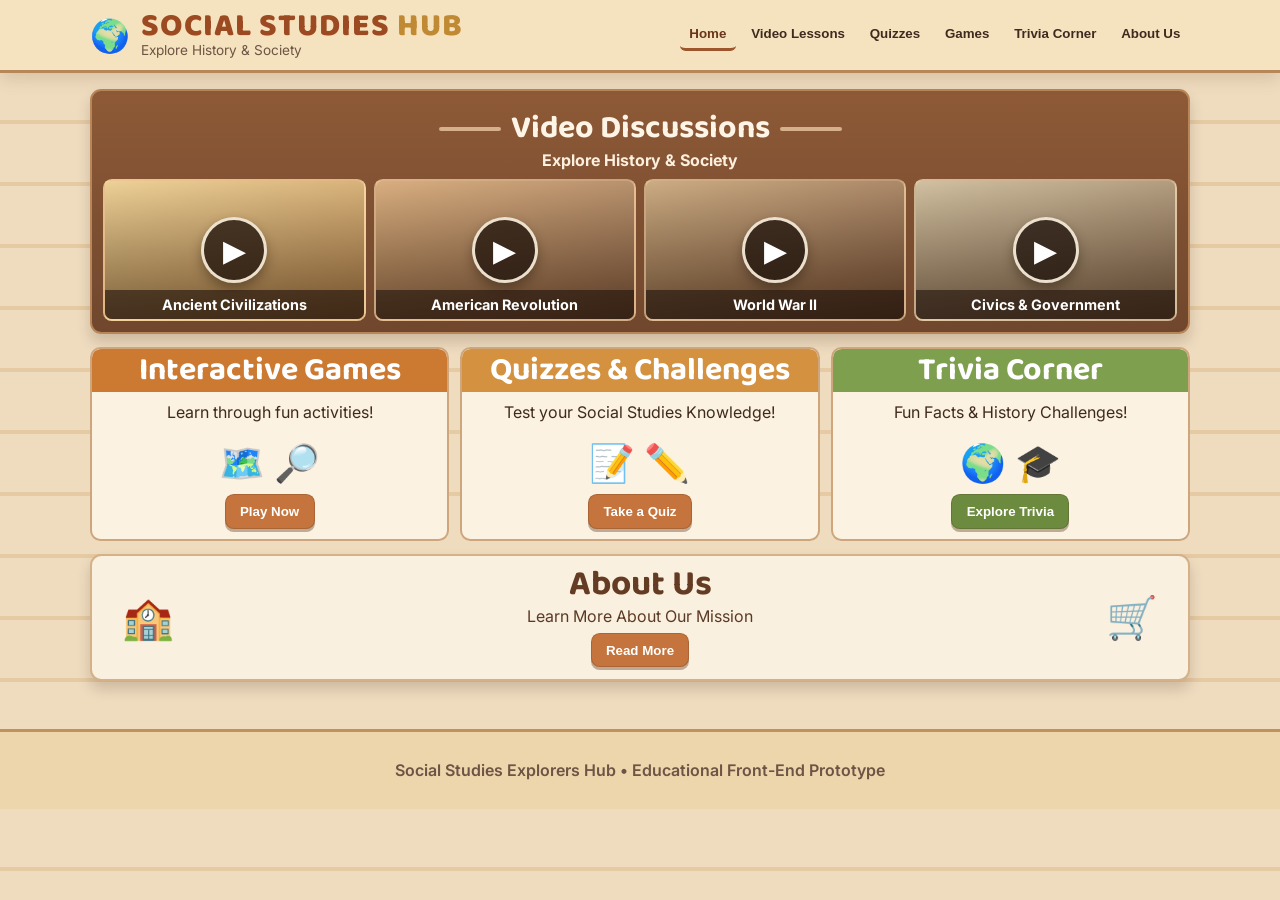
==== index.html @ 6556e398 "Initial commit Made-with: Cursor" ====
<!DOCTYPE html>
<html lang="en">
<head>
  <meta charset="UTF-8" />
  <meta name="viewport" content="width=device-width, initial-scale=1.0" />
  <title>Social Studies Explorers Hub</title>
  <link rel="preconnect" href="https://fonts.googleapis.com" />
  <link rel="preconnect" href="https://fonts.gstatic.com" crossorigin />
  <link href="https://fonts.googleapis.com/css2?family=Baloo+2:wght@500;700;800&family=Inter:wght@400;500;700&display=swap" rel="stylesheet" />
  <link rel="stylesheet" href="styles.css" />
</head>
<body>
  <header class="site-header">
    <div class="wrap nav-bar">
      <div class="brand">
        <div class="brand-icon">🌍</div>
        <div>
          <h1>SOCIAL STUDIES <span>HUB</span></h1>
          <p>Explore History &amp; Society</p>
        </div>
      </div>
      <nav>
        <button class="nav-link active" data-target="home">Home</button>
        <button class="nav-link" data-target="videos">Video Lessons</button>
        <button class="nav-link" data-target="quizzes">Quizzes</button>
        <button class="nav-link" data-target="games">Games</button>
        <button class="nav-link" data-target="trivia">Trivia Corner</button>
        <button class="nav-link" data-target="about">About Us</button>
      </nav>
    </div>
  </header>

  <main class="wrap">
    <section id="home" class="panel visible home-panel">
      <section class="home-banner card-shell">
        <h2>Video Discussions</h2>
        <p class="sub">Explore History &amp; Society</p>
        <div class="feature-videos">
          <article class="video-tile v1">
            <button class="play-dot" data-go="videos" aria-label="Open Ancient Civilizations video">▶</button>
            <p>Ancient Civilizations</p>
          </article>
          <article class="video-tile v2">
            <button class="play-dot" data-go="videos" aria-label="Open American Revolution video">▶</button>
            <p>American Revolution</p>
          </article>
          <article class="video-tile v3">
            <button class="play-dot" data-go="videos" aria-label="Open World War II video">▶</button>
            <p>World War II</p>
          </article>
          <article class="video-tile v4">
            <button class="play-dot" data-go="videos" aria-label="Open Civics and Government video">▶</button>
            <p>Civics &amp; Government</p>
          </article>
        </div>
      </section>

      <section class="home-features">
        <article class="mini-panel orange">
          <h3>Interactive Games</h3>
          <p>Learn through fun activities!</p>
          <div class="emoji-art">🗺️ 🔎</div>
          <button class="mini-btn" data-go="games">Play Now</button>
        </article>
        <article class="mini-panel amber">
          <h3>Quizzes &amp; Challenges</h3>
          <p>Test your Social Studies Knowledge!</p>
          <div class="emoji-art">📝 ✏️</div>
          <button class="mini-btn" data-go="quizzes">Take a Quiz</button>
        </article>
        <article class="mini-panel green">
          <h3>Trivia Corner</h3>
          <p>Fun Facts &amp; History Challenges!</p>
          <div class="emoji-art">🌍 🎓</div>
          <button class="mini-btn" data-go="trivia">Explore Trivia</button>
        </article>
      </section>

      <section class="about-strip card-shell">
        <div class="about-icon">🏫</div>
        <div>
          <h3>About Us</h3>
          <p>Learn More About Our Mission</p>
          <button class="mini-btn" data-go="about">Read More</button>
        </div>
        <div class="about-icon">🛒</div>
      </section>
    </section>

    <section id="videos" class="panel">
      <h2>Video Lessons</h2>
      <p class="subtext">Select a topic to explore short learning videos and key focus areas.</p>
      <div id="videoCards" class="grid-4"></div>
    </section>

    <section id="quizzes" class="panel">
      <h2>Quizzes &amp; Challenges</h2>
      <p class="subtext">Choose a quiz set and answer all items. You will get instant feedback.</p>

      <div class="quiz-tabs" id="quizTabs"></div>
      <form id="quizForm" class="quiz-form"></form>
      <div class="quiz-actions">
        <button id="submitQuiz" class="cta">Submit Answers</button>
        <button id="resetQuiz" class="cta alt" type="button">Reset</button>
      </div>
      <div id="quizResult" class="result-box"></div>
    </section>

    <section id="games" class="panel">
      <h2>Interactive Games</h2>
      <div class="games-grid">
        <article class="card">
          <h3>History Unmasked</h3>
          <p>Guess the historical personality from the clue.</p>
          <div id="unmaskedGame"></div>
        </article>

        <article class="card">
          <h3>Flag-tastic Guessing Game</h3>
          <p>Pick the correct country name for each clue.</p>
          <div id="flagGame"></div>
        </article>

        <article class="card full">
          <h3>Decode the Past: 4 Pics Challenge</h3>
          <p>Reveal each concept and read the explanation.</p>
          <div id="decodeGame" class="decode-grid"></div>
        </article>
      </div>
    </section>

    <section id="trivia" class="panel">
      <h2>Trivia Corner</h2>
      <p class="subtext">Did you know? Swipe through facts or randomize one.</p>
      <div class="card trivia-card">
        <p id="triviaText"></p>
        <div class="trivia-actions">
          <button id="prevTrivia" class="mini-btn">Previous</button>
          <button id="nextTrivia" class="mini-btn">Next</button>
          <button id="randomTrivia" class="mini-btn">Random</button>
        </div>
      </div>
    </section>

    <section id="about" class="panel">
      <h2>About Us</h2>
      <p class="hero-line">"Explore the Past, Engage the Present, Learn for the Future"</p>
      <p>
        Hi! We are third-year students from Batangas State University ARASOF Nasugbu Campus, majoring
        in Social Studies. This website is part of our research on how social media improves student
        learning in Social Studies through engaging and technology-driven approaches.
      </p>

      <div class="card">
        <h3>What This Platform Offers</h3>
        <ul class="clean-list">
          <li>Watch video lessons</li>
          <li>Play interactive games</li>
          <li>Answer quizzes with feedback</li>
          <li>Explore history trivia</li>
        </ul>
      </div>

      <div class="card">
        <h3>Website Proposal Highlights</h3>
        <ul class="clean-list">
          <li><strong>Rationale:</strong> Social media enhances engagement, motivation, and performance.</li>
          <li><strong>Objectives:</strong> Improve World History achievement through interactive learning.</li>
          <li><strong>Innovation:</strong> Gamification + social media content for active participation.</li>
          <li><strong>Expected Outcomes:</strong> Better scores, higher motivation, stronger critical thinking.</li>
          <li><strong>Conclusion:</strong> A scalable, student-friendly, and technology-driven history platform.</li>
        </ul>
      </div>
    </section>
  </main>

  <footer class="site-footer">
    <div class="wrap">
      <p>Social Studies Explorers Hub • Educational Front-End Prototype</p>
    </div>
  </footer>

  <script src="script.js"></script>
</body>
</html>
---- styles.css ----
:root {
  --bg: #ead7b6;
  --bg-2: #e5c79b;
  --panel: #f8edd6;
  --ink: #3f2a1f;
  --muted: #6d5444;
  --brand: #a85b2e;
  --brand-dark: #7b3f1f;
  --brand-2: #7f9b4f;
  --card: #fff7e8;
  --line: #ccaa80;
}

* {
  box-sizing: border-box;
}

body {
  margin: 0;
  font-family: Inter, Arial, sans-serif;
  color: var(--ink);
  background:
    repeating-linear-gradient(
      to bottom,
      #efdcbf 0 58px,
      #e6caa3 58px 62px
    ),
    linear-gradient(180deg, var(--bg) 0%, var(--bg-2) 100%);
}

.wrap {
  width: min(1100px, 92vw);
  margin: 0 auto;
}

.site-header {
  position: sticky;
  top: 0;
  z-index: 50;
  background: rgba(245, 227, 191, 0.97);
  border-bottom: 3px solid #b88757;
  backdrop-filter: blur(4px);
  box-shadow: 0 6px 16px rgba(82, 44, 20, 0.15);
}

.nav-bar {
  display: flex;
  align-items: center;
  justify-content: space-between;
  gap: 1rem;
  padding: 0.8rem 0;
}

.brand {
  display: flex;
  align-items: center;
  gap: 0.7rem;
}

.brand-icon {
  font-size: 2rem;
}

.brand h1 {
  margin: 0;
  font: 800 2rem/0.9 "Baloo 2", cursive;
  color: #9b4a22;
  letter-spacing: 1px;
  text-shadow: 0 1px 0 #ffdeb6;
}

.brand h1 span {
  color: #c08a35;
}

.brand p {
  margin: 0;
  color: var(--muted);
  font-size: 0.85rem;
}

nav {
  display: flex;
  flex-wrap: wrap;
  gap: 0.35rem;
  justify-content: flex-end;
}

.nav-link {
  border: none;
  background: transparent;
  color: var(--ink);
  padding: 0.45rem 0.6rem;
  border-radius: 0.35rem;
  font-weight: 600;
  cursor: pointer;
  border-bottom: 3px solid transparent;
  transition: all 0.2s ease;
}

.nav-link.active,
.nav-link:hover {
  color: #6b351b;
  border-bottom-color: #9d552b;
}

main {
  padding: 1rem 0 2rem;
}

.panel {
  display: none;
  background: var(--panel);
  border: 2px solid #c59b6b;
  border-radius: 1rem;
  padding: 1rem;
  box-shadow: 0 10px 24px rgba(62, 42, 21, 0.14);
  margin-bottom: 1rem;
}

.panel.visible {
  display: block;
}

h2, h3 {
  font-family: "Baloo 2", cursive;
  margin: 0.2rem 0 0.6rem;
}

h2 {
  color: #6f3d22;
  font-size: 2rem;
  text-align: center;
  position: relative;
}

h2::before,
h2::after {
  content: "";
  display: inline-block;
  width: 62px;
  height: 4px;
  background: #b47745;
  border-radius: 5px;
  vertical-align: middle;
  margin: 0 10px;
}

h3 {
  color: #7a4c2f;
  font-size: 1.45rem;
}

.subtext {
  margin-top: -0.2rem;
  color: var(--muted);
}

.hero {
  background: linear-gradient(135deg, #7c4a2b, #9b623a 60%, #b87b48);
  color: #fff8ed;
  border-radius: 1rem;
  padding: 1.1rem 1.1rem 1.2rem;
  border: 3px solid #d0a679;
  box-shadow: inset 0 1px 0 rgba(255, 255, 255, 0.25);
}

.hero h2 {
  color: #fff;
}

.hero-line {
  font-weight: 700;
}

.hero-actions {
  display: flex;
  gap: 0.6rem;
  flex-wrap: wrap;
}

.cta,
.mini-btn {
  cursor: pointer;
  border: 1px solid rgba(72, 35, 15, 0.2);
  border-radius: 0.55rem;
  padding: 0.55rem 0.9rem;
  font-weight: 700;
  box-shadow: 0 3px 0 rgba(79, 36, 14, 0.35);
  transition: transform 0.15s ease, filter 0.2s ease;
}

.cta {
  background: var(--brand);
  color: #fff;
}

.cta.alt {
  background: var(--brand-2);
}

.mini-btn {
  background: #c4743c;
  color: #fff;
}

.mini-btn:hover,
.cta:hover {
  filter: brightness(1.05);
  transform: translateY(-1px);
}

.mini-btn:active,
.cta:active {
  transform: translateY(2px);
  box-shadow: 0 1px 0 rgba(79, 36, 14, 0.35);
}

.home-grid,
.grid-4 {
  margin-top: 1rem;
  display: grid;
  grid-template-columns: repeat(auto-fit, minmax(220px, 1fr));
  gap: 0.8rem;
}

.card {
  background: var(--card);
  border: 2px solid var(--line);
  border-radius: 0.85rem;
  padding: 0.8rem;
  box-shadow: 0 4px 10px rgba(68, 38, 18, 0.1);
  transition: transform 0.2s ease, box-shadow 0.2s ease;
}

.card:hover {
  transform: translateY(-3px);
  box-shadow: 0 8px 14px rgba(68, 38, 18, 0.15);
}

.accent-1 { border-top: 6px solid #855029; }
.accent-2 { border-top: 6px solid #cc7b33; }
.accent-3 { border-top: 6px solid #9a622f; }
.accent-4 { border-top: 6px solid #7f9b4f; }

.video-card .topic {
  font-weight: 700;
  color: #6c4428;
}

.video-placeholder {
  background: linear-gradient(140deg, #d1ae82, #bc8758);
  min-height: 145px;
  border-radius: 0.7rem;
  display: grid;
  place-items: center;
  color: #fff;
  text-align: center;
  padding: 0.5rem;
  position: relative;
  overflow: hidden;
}

.video-placeholder::before {
  content: "";
  position: absolute;
  inset: 0;
  background: linear-gradient(180deg, rgba(255, 255, 255, 0.15), rgba(43, 21, 9, 0.3));
}

.video-placeholder .play {
  width: 62px;
  height: 62px;
  border-radius: 50%;
  background: rgba(38, 22, 13, 0.76);
  display: grid;
  place-items: center;
  font-size: 1.8rem;
  border: 3px solid rgba(255, 239, 206, 0.7);
  position: relative;
  z-index: 1;
}

.video-card .badge {
  display: inline-block;
  margin-top: 0.45rem;
  background: #f0ddbc;
  color: #6f4528;
  padding: 0.2rem 0.45rem;
  border-radius: 999px;
  font-size: 0.75rem;
  font-weight: 700;
}

.quiz-tabs {
  display: flex;
  gap: 0.5rem;
  flex-wrap: wrap;
  margin: 0.8rem 0;
}

.tab {
  border: 1px solid var(--line);
  background: #f4dfbd;
  border-radius: 0.45rem;
  padding: 0.45rem 0.7rem;
  font-weight: 700;
  cursor: pointer;
}

.tab.active {
  background: #e6bd85;
}

.quiz-item {
  border-bottom: 1px dashed #cbac89;
  padding: 0.8rem 0;
}

.quiz-item legend {
  font-weight: 700;
  margin-bottom: 0.35rem;
}

.quiz-item label {
  display: block;
  margin: 0.35rem 0;
}

.quiz-actions {
  margin-top: 0.8rem;
  display: flex;
  gap: 0.5rem;
}

.result-box {
  margin-top: 0.7rem;
  padding: 0.7rem;
  border-radius: 0.6rem;
  border: 2px solid #c89f76;
  background: #f7ead0;
  min-height: 46px;
}

.quiz-progress {
  display: inline-block;
  margin: 0.2rem 0 0.6rem;
  padding: 0.24rem 0.5rem;
  border-radius: 999px;
  background: #efd6b0;
  border: 1px solid #cba075;
  font-size: 0.8rem;
  font-weight: 700;
}

.games-grid {
  display: grid;
  grid-template-columns: repeat(auto-fit, minmax(290px, 1fr));
  gap: 0.8rem;
}

.full {
  grid-column: 1 / -1;
}

.game-question {
  margin: 0.6rem 0;
  font-weight: 600;
}

.game-result {
  margin-top: 0.5rem;
  color: #7a4e2e;
  font-weight: 700;
}

#unmaskedInput {
  width: 100%;
  padding: 0.55rem 0.65rem;
  border-radius: 0.45rem;
  border: 1px solid #c59b70;
  background: #fffbf3;
}

.decode-grid {
  display: grid;
  grid-template-columns: repeat(auto-fit, minmax(220px, 1fr));
  gap: 0.7rem;
}

.decode-card h4 {
  margin: 0.2rem 0 0.4rem;
}

.decode-card p {
  margin: 0.35rem 0;
}

.hidden {
  display: none;
}

.trivia-card {
  text-align: center;
}

#triviaText {
  font-size: 1.05rem;
  min-height: 84px;
}

.trivia-actions {
  display: flex;
  justify-content: center;
  gap: 0.5rem;
  flex-wrap: wrap;
}

.clean-list {
  margin: 0.4rem 0;
  padding-left: 1.2rem;
}

.clean-list li {
  margin: 0.35rem 0;
}

.site-footer {
  border-top: 3px solid #bf915f;
  background: #edd5ac;
  color: var(--muted);
  padding: 0.8rem 0;
  text-align: center;
  font-weight: 600;
}

@media (max-width: 860px) {
  .nav-bar {
    flex-direction: column;
    align-items: flex-start;
  }

  h2::before,
  h2::after {
    width: 28px;
    margin: 0 6px;
  }
}

.home-panel {
  background: transparent;
  border: none;
  box-shadow: none;
  padding: 0;
}

.card-shell {
  background: linear-gradient(180deg, #8e5a37 0%, #70472d 100%);
  border: 2px solid #b88658;
  border-radius: 0.7rem;
  padding: 0.7rem;
  box-shadow: 0 8px 14px rgba(52, 29, 14, 0.18);
}

.home-banner h2 {
  color: #fff5e6;
  margin: 0;
}

.home-banner h2::before,
.home-banner h2::after {
  background: #d5b08a;
}

.home-banner .sub {
  margin: -0.25rem 0 0.6rem;
  text-align: center;
  color: #fff0de;
  font-weight: 700;
}

.feature-videos {
  display: grid;
  grid-template-columns: repeat(4, minmax(0, 1fr));
  gap: 0.5rem;
}

.video-tile {
  min-height: 142px;
  border-radius: 0.55rem;
  position: relative;
  overflow: hidden;
  border: 2px solid rgba(255, 226, 190, 0.5);
  display: flex;
  align-items: center;
  justify-content: center;
}

.video-tile::before {
  content: "";
  position: absolute;
  inset: 0;
  background: linear-gradient(180deg, rgba(255, 252, 245, 0.2), rgba(38, 22, 13, 0.5));
}

.video-tile p {
  position: absolute;
  left: 0;
  right: 0;
  bottom: 0;
  margin: 0;
  padding: 0.38rem 0.45rem;
  text-align: center;
  color: #fff;
  font-weight: 700;
  font-size: 0.9rem;
  background: rgba(34, 20, 12, 0.62);
}

.v1 { background: linear-gradient(140deg, #e8c67f, #be8847); }
.v2 { background: linear-gradient(140deg, #cf9b63, #8d603d); }
.v3 { background: linear-gradient(140deg, #bf9867, #7d5131); }
.v4 { background: linear-gradient(140deg, #c5b18c, #886948); }

.play-dot {
  position: relative;
  z-index: 2;
  width: 66px;
  height: 66px;
  border-radius: 50%;
  border: 3px solid rgba(255, 245, 225, 0.9);
  background: rgba(30, 18, 11, 0.76);
  color: #fff;
  font-size: 1.9rem;
  display: grid;
  place-items: center;
  cursor: pointer;
  box-shadow: 0 6px 12px rgba(35, 20, 11, 0.38);
}

.home-features {
  margin-top: 0.8rem;
  display: grid;
  grid-template-columns: repeat(3, minmax(0, 1fr));
  gap: 0.7rem;
}

.mini-panel {
  background: #fbf2e1;
  border: 2px solid #cda67d;
  border-radius: 0.65rem;
  padding: 0.65rem;
  text-align: center;
}

.mini-panel h3 {
  color: #fff;
  margin: -0.65rem -0.65rem 0.6rem;
  padding: 0.34rem;
  border-radius: 0.55rem 0.55rem 0 0;
  font-size: 2rem;
  line-height: 1;
}

.mini-panel p {
  margin-top: 0;
  min-height: 22px;
}

.emoji-art {
  font-size: 2.3rem;
  margin: 0.45rem 0 0.6rem;
}

.mini-panel.orange h3 { background: #cc7a32; }
.mini-panel.amber h3 { background: #d49240; }
.mini-panel.green h3 { background: #7e9f4d; }
.mini-panel.green .mini-btn { background: #6c8b3f; }

.about-strip {
  margin-top: 0.8rem;
  background: #f9f0df;
  border-color: #d4b187;
  color: #5b3a25;
  display: grid;
  grid-template-columns: 90px 1fr 90px;
  align-items: center;
  gap: 0.6rem;
  text-align: center;
}

.about-strip h3 {
  margin: 0;
  color: #643c24;
  font-size: 2.2rem;
  line-height: 1;
}

.about-strip p {
  margin: 0.2rem 0 0.45rem;
}

.about-icon {
  font-size: 2.6rem;
}

@media (max-width: 920px) {
  .feature-videos {
    grid-template-columns: repeat(2, minmax(0, 1fr));
  }

  .home-features {
    grid-template-columns: 1fr;
  }

  .about-strip {
    grid-template-columns: 1fr;
  }
}
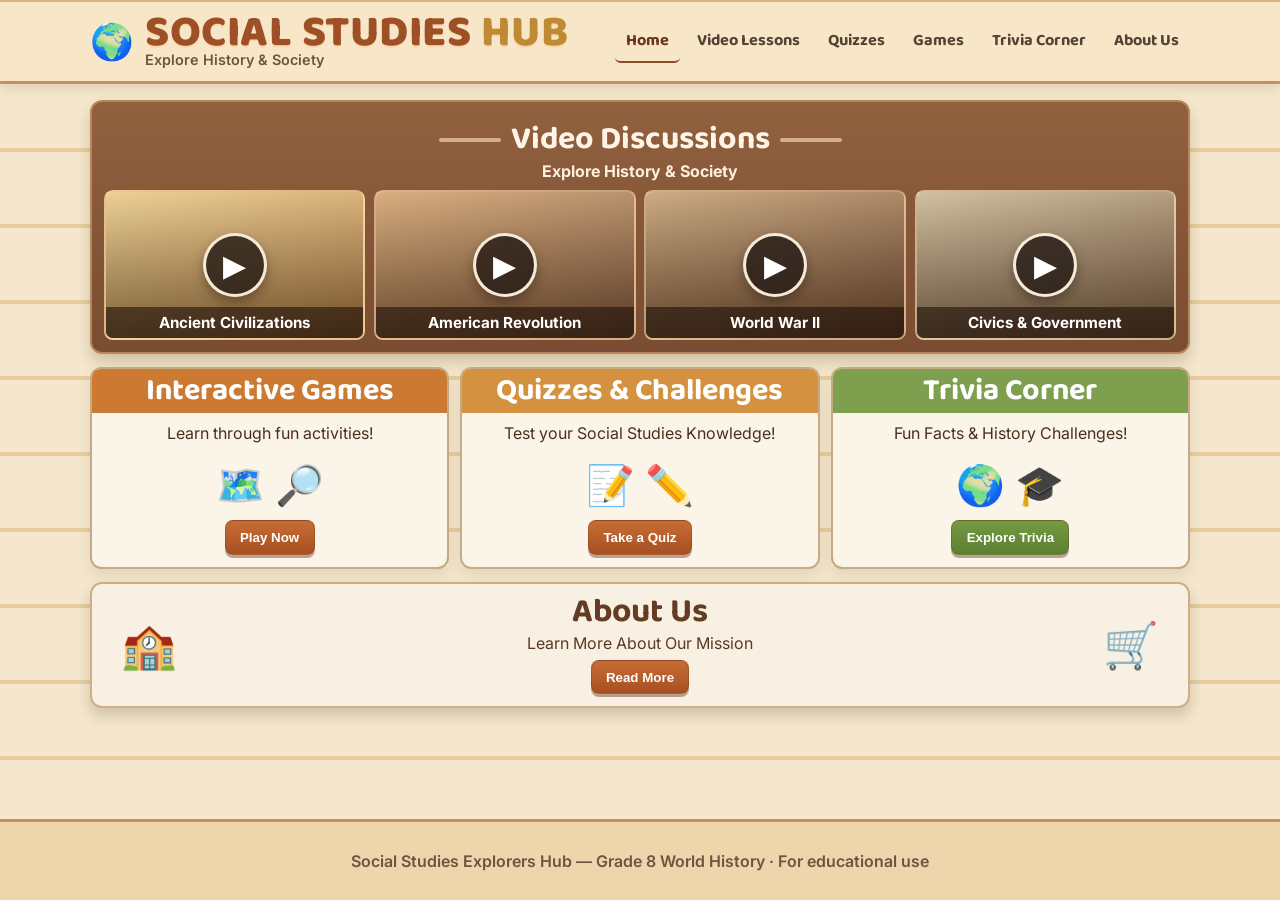
==== commit b8043b0a: "update" ====
--- a/index.html
+++ b/index.html
@@ -19,7 +19,8 @@
           <p>Explore History &amp; Society</p>
         </div>
       </div>
-      <nav>
+      <button id="menuToggle" class="menu-toggle" aria-label="Toggle navigation menu" aria-expanded="false">☰</button>
+      <nav id="mainNav">
         <button class="nav-link active" data-target="home">Home</button>
         <button class="nav-link" data-target="videos">Video Lessons</button>
         <button class="nav-link" data-target="quizzes">Quizzes</button>
@@ -93,21 +94,68 @@
       <div id="videoCards" class="grid-4"></div>
     </section>
 
-    <section id="quizzes" class="panel">
-      <h2>Quizzes &amp; Challenges</h2>
-      <p class="subtext">Choose a quiz set and answer all items. You will get instant feedback.</p>
-
-      <div class="quiz-tabs" id="quizTabs"></div>
-      <form id="quizForm" class="quiz-form"></form>
-      <div class="quiz-actions">
-        <button id="submitQuiz" class="cta">Submit Answers</button>
-        <button id="resetQuiz" class="cta alt" type="button">Reset</button>
-      </div>
-      <div id="quizResult" class="result-box"></div>
-    </section>
-
-    <section id="games" class="panel">
-      <h2>Interactive Games</h2>
+    <section id="quizzes" class="panel quizzes-panel">
+      <div class="feature-hero-card">
+        <p class="section-chip">Quizzes</p>
+        <h2>Quizzes</h2>
+        <p class="subtext">Answer topic-based quizzes with instant feedback and clear explanations.</p>
+      </div>
+
+      <div class="quiz-page-switch" id="quizPageSwitch">
+        <button class="tab active" type="button" data-quiz-page="mcqPage">Quiz 1 - Multiple Choice</button>
+        <button class="tab" type="button" data-quiz-page="idPage">Quiz 2 - Identification</button>
+        <button class="tab" type="button" data-quiz-page="tfPage">Quiz 3 - Tama o Mali</button>
+      </div>
+
+      <div id="mcqPage" class="quiz-page active quiz-shell card">
+        <h3>Multiple Choice Quiz</h3>
+        <div class="quiz-tabs" id="mcqTopicTabs"></div>
+        <div id="mcqStartWrap" class="quiz-start-wrap">
+          <button id="startMcq" class="cta quiz-start-btn" type="button">TAKE THE QUIZ NOW</button>
+        </div>
+        <form id="mcqForm" class="quiz-form"></form>
+        <div class="quiz-actions">
+          <button id="submitMcq" class="cta">Submit Answers</button>
+          <button id="resetMcq" class="cta alt" type="button">Reset</button>
+        </div>
+        <div id="mcqResult" class="result-box"></div>
+      </div>
+
+      <div id="idPage" class="quiz-page quiz-shell card">
+        <h3>Identification Quiz</h3>
+        <div class="quiz-tabs" id="idTopicTabs"></div>
+        <div id="idStartWrap" class="quiz-start-wrap">
+          <button id="startId" class="cta quiz-start-btn" type="button">TAKE THE QUIZ NOW</button>
+        </div>
+        <form id="idForm" class="quiz-form"></form>
+        <div class="quiz-actions">
+          <button id="submitId" class="cta">Submit Answers</button>
+          <button id="resetId" class="cta alt" type="button">Reset</button>
+        </div>
+        <div id="idResult" class="result-box"></div>
+      </div>
+
+      <div id="tfPage" class="quiz-page quiz-shell card">
+        <h3>Tama o Mali Quiz</h3>
+        <div class="quiz-tabs" id="tfTopicTabs"></div>
+        <div id="tfStartWrap" class="quiz-start-wrap">
+          <button id="startTf" class="cta quiz-start-btn" type="button">TAKE THE QUIZ NOW</button>
+        </div>
+        <form id="tfForm" class="quiz-form"></form>
+        <div class="quiz-actions">
+          <button id="submitTf" class="cta">Submit Answers</button>
+          <button id="resetTf" class="cta alt" type="button">Reset</button>
+        </div>
+        <div id="tfResult" class="result-box"></div>
+      </div>
+    </section>
+
+    <section id="games" class="panel games-panel">
+      <div class="feature-hero-card">
+        <p class="section-chip">Interactive Games</p>
+        <h2>Interactive Games</h2>
+        <p class="subtext">Practice key topics with short game-based activities. Play, learn, and review concepts in a fun format.</p>
+      </div>
       <div class="games-grid">
         <article class="card">
           <h3>History Unmasked</h3>
@@ -143,40 +191,131 @@
     </section>
 
     <section id="about" class="panel">
-      <h2>About Us</h2>
-      <p class="hero-line">"Explore the Past, Engage the Present, Learn for the Future"</p>
-      <p>
-        Hi! We are third-year students from Batangas State University ARASOF Nasugbu Campus, majoring
-        in Social Studies. This website is part of our research on how social media improves student
-        learning in Social Studies through engaging and technology-driven approaches.
-      </p>
-
-      <div class="card">
-        <h3>What This Platform Offers</h3>
-        <ul class="clean-list">
-          <li>Watch video lessons</li>
-          <li>Play interactive games</li>
-          <li>Answer quizzes with feedback</li>
-          <li>Explore history trivia</li>
-        </ul>
-      </div>
-
-      <div class="card">
-        <h3>Website Proposal Highlights</h3>
-        <ul class="clean-list">
-          <li><strong>Rationale:</strong> Social media enhances engagement, motivation, and performance.</li>
-          <li><strong>Objectives:</strong> Improve World History achievement through interactive learning.</li>
-          <li><strong>Innovation:</strong> Gamification + social media content for active participation.</li>
-          <li><strong>Expected Outcomes:</strong> Better scores, higher motivation, stronger critical thinking.</li>
-          <li><strong>Conclusion:</strong> A scalable, student-friendly, and technology-driven history platform.</li>
-        </ul>
+      <h2>Social Studies Educational Website Proposal</h2>
+      <p class="hero-line">Social Studies Explorers Hub: An Interactive Learning Platform for Grade 8 World History</p>
+
+      <div class="card proposal-card">
+        <h3>I. Rationale</h3>
+        <p>
+          In today’s digital era, social media platforms such as YouTube and TikTok play a significant role in
+          students’ learning experiences. Based on the findings of the study “The Effects of Using Social Media in
+          Learning Achievements of Grade 8 Learners in Social Studies,” social media enhances academic performance,
+          engagement, and motivation.
+        </p>
+        <h4>Definition of Terms</h4>
+        <ul class="clean-list">
+          <li><strong>Social Media:</strong> Digital platforms that allow users to create, share, and interact with content.</li>
+          <li><strong>Learning Achievement:</strong> The measurable academic performance of students.</li>
+          <li><strong>Engagement:</strong> The level of participation and involvement in learning activities.</li>
+          <li><strong>Motivation:</strong> The internal drive that encourages students to learn and participate.</li>
+          <li><strong>Interactive Learning:</strong> A method of teaching that actively involves students through activities and participation.</li>
+        </ul>
+      </div>
+
+      <div class="card proposal-card">
+        <h3>II. Objectives</h3>
+        <ul class="clean-list">
+          <li>Improve learning achievement in World History.</li>
+          <li>Provide engaging video lessons.</li>
+          <li>Encourage participation through interactive games and quizzes.</li>
+          <li>Reinforce learning through feedback-based activities.</li>
+          <li>Promote interest using trivia and fun facts.</li>
+        </ul>
+      </div>
+
+      <div class="card proposal-card">
+        <h3>III. Website Features</h3>
+        <h4>1) Homepage</h4>
+        <ul class="clean-list">
+          <li>Introduction and welcome video.</li>
+          <li>Easy navigation.</li>
+        </ul>
+        <h4>2) Video Lessons Page</h4>
+        <p>Embedded YouTube and TikTok videos organized by topics:</p>
+        <ul class="clean-list">
+          <li>Imperialism and Colonialism</li>
+          <li>World War I</li>
+          <li>World War II</li>
+          <li>Cold War</li>
+        </ul>
+        <h4>3) Interactive Games and Quizzes</h4>
+        <ul class="clean-list">
+          <li><strong>Interactive Games:</strong> Digital activities designed to enhance learning through play.</li>
+          <li><strong>Quizzes:</strong> Assessment tools used to measure understanding.</li>
+        </ul>
+        <p>Types include:</p>
+        <ul class="clean-list">
+          <li>Multiple Choice Quiz</li>
+          <li>True or False</li>
+          <li>Matching Type</li>
+          <li>Timeline Game</li>
+          <li>Map Identification Game</li>
+        </ul>
+        <p>Core features include instant feedback, score display, and explanations of answers.</p>
+        <h4>4) Trivia Corner</h4>
+        <ul class="clean-list">
+          <li><strong>Trivia:</strong> Interesting facts used to increase curiosity and engagement.</li>
+          <li>Includes “Did You Know?” facts.</li>
+        </ul>
+        <h4>5) About Us Page</h4>
+        <ul class="clean-list">
+          <li>Research background</li>
+          <li>Purpose</li>
+          <li>Researchers’ profile</li>
+        </ul>
+      </div>
+
+      <div class="card proposal-card">
+        <h3>IV. Website Structure</h3>
+        <ul class="clean-list">
+          <li>Home</li>
+          <li>Video Lessons</li>
+          <li>Games and Quizzes</li>
+          <li>Trivia Corner</li>
+          <li>About Us</li>
+        </ul>
+      </div>
+
+      <div class="card proposal-card">
+        <h3>V. Innovation</h3>
+        <ul class="clean-list">
+          <li>Combines social media and education.</li>
+          <li>Uses gamification.</li>
+          <li>Promotes active learning.</li>
+        </ul>
+        <p><strong>Gamification:</strong> The application of game elements in non-game contexts to improve engagement.</p>
+      </div>
+
+      <div class="card proposal-card">
+        <h3>VI. Expected Outcomes</h3>
+        <ul class="clean-list">
+          <li><strong>Improved Academic Performance:</strong> Students will demonstrate measurable gains in World History mastery, targeting a 20-25% increase in quiz scores and content retention through interactive video lessons, gamified assessments, and instant feedback.</li>
+          <li><strong>Increased Student Motivation:</strong> The platform aims to boost intrinsic motivation by 30% (measured via pre/post surveys) through familiar social media formats, badges, leaderboards, and weekly trivia challenges.</li>
+          <li><strong>Enhanced Engagement Levels:</strong> Interactive features target 80%+ lesson completion rates and higher time-on-task through timeline games, map identification, and collaborative quiz challenges.</li>
+          <li><strong>Strengthened Critical Thinking:</strong> Learners will develop evidence-based reasoning through primary source analysis, branching quizzes, and discussion prompts connecting history to modern Philippine contexts.</li>
+        </ul>
+      </div>
+
+      <div class="card proposal-card">
+        <h3>VII. Conclusion</h3>
+        <p>
+          The Social Studies Explorers Hub presents a transformative approach to Grade 8 World History learning by
+          integrating popular social media formats with interactive educational design. Through gamified quizzes,
+          timeline challenges, map activities, and AI-enhanced trivia, the platform improves achievement, engagement,
+          and motivation while supporting DepEd digital learning priorities for 2026.
+        </p>
+        <p>
+          With mobile-first accessibility, multilingual support (English and Tagalog), offline download capability, and
+          teacher dashboards for monitoring progress, the platform provides a scalable and sustainable model for
+          technology-driven Social Studies education in diverse Philippine school settings.
+        </p>
       </div>
     </section>
   </main>
 
   <footer class="site-footer">
     <div class="wrap">
-      <p>Social Studies Explorers Hub • Educational Front-End Prototype</p>
+      <p>Social Studies Explorers Hub — Grade 8 World History · For educational use</p>
     </div>
   </footer>
 
--- a/styles.css
+++ b/styles.css
@@ -1,10 +1,10 @@
 :root {
-  --bg: #ead7b6;
-  --bg-2: #e5c79b;
+  --bg: #efe1c4;
+  --bg-2: #e6c795;
   --panel: #f8edd6;
-  --ink: #3f2a1f;
-  --muted: #6d5444;
-  --brand: #a85b2e;
+  --ink: #4a2f1f;
+  --muted: #6f5441;
+  --brand: #b35a27;
   --brand-dark: #7b3f1f;
   --brand-2: #7f9b4f;
   --card: #fff7e8;
@@ -19,11 +19,14 @@
   margin: 0;
   font-family: Inter, Arial, sans-serif;
   color: var(--ink);
+  min-height: 100vh;
+  display: flex;
+  flex-direction: column;
   background:
     repeating-linear-gradient(
       to bottom,
-      #efdcbf 0 58px,
-      #e6caa3 58px 62px
+      #f4e7cc 0 72px,
+      #e7cc9f 72px 76px
     ),
     linear-gradient(180deg, var(--bg) 0%, var(--bg-2) 100%);
 }
@@ -37,10 +40,11 @@
   position: sticky;
   top: 0;
   z-index: 50;
-  background: rgba(245, 227, 191, 0.97);
-  border-bottom: 3px solid #b88757;
+  background: rgba(247, 231, 200, 0.98);
+  border-top: 2px solid #d8b182;
+  border-bottom: 3px solid #c3915d;
   backdrop-filter: blur(4px);
-  box-shadow: 0 6px 16px rgba(82, 44, 20, 0.15);
+  box-shadow: 0 4px 12px rgba(82, 44, 20, 0.12);
 }
 
 .nav-bar {
@@ -58,15 +62,16 @@
 }
 
 .brand-icon {
-  font-size: 2rem;
+  font-size: 2.2rem;
+  filter: drop-shadow(0 1px 0 #fff1dd);
 }
 
 .brand h1 {
   margin: 0;
-  font: 800 2rem/0.9 "Baloo 2", cursive;
-  color: #9b4a22;
-  letter-spacing: 1px;
-  text-shadow: 0 1px 0 #ffdeb6;
+  font: 800 2.75rem/0.82 "Baloo 2", cursive;
+  color: #9e4f25;
+  letter-spacing: 0.5px;
+  text-shadow: 0 2px 0 #f9d8b1;
 }
 
 .brand h1 span {
@@ -76,35 +81,59 @@
 .brand p {
   margin: 0;
   color: var(--muted);
-  font-size: 0.85rem;
+  font-size: 0.9rem;
+  font-weight: 600;
 }
 
 nav {
   display: flex;
-  flex-wrap: wrap;
+  flex-wrap: nowrap;
   gap: 0.35rem;
   justify-content: flex-end;
+  align-items: center;
+}
+
+.menu-toggle {
+  display: none;
+  border: 2px solid #a86f42;
+  background: #f8e6c6;
+  color: #6b3c1f;
+  border-radius: 0.5rem;
+  padding: 0.4rem 0.65rem;
+  font-size: 1.1rem;
+  font-weight: 800;
+  cursor: pointer;
 }
 
 .nav-link {
   border: none;
   background: transparent;
-  color: var(--ink);
-  padding: 0.45rem 0.6rem;
+  color: #564135;
+  padding: 0.45rem 0.7rem;
   border-radius: 0.35rem;
-  font-weight: 600;
+  font-family: "Baloo 2", cursive;
+  font-size: 1.02rem;
+  font-weight: 700;
   cursor: pointer;
-  border-bottom: 3px solid transparent;
+  border-bottom: 2px solid transparent;
   transition: all 0.2s ease;
+}
+
+@media (max-width: 1120px) and (min-width: 861px) {
+  .nav-link {
+    padding: 0.4rem 0.5rem;
+    font-size: 0.92rem;
+  }
 }
 
 .nav-link.active,
 .nav-link:hover {
   color: #6b351b;
-  border-bottom-color: #9d552b;
+  border-bottom-color: #8f4a26;
 }
 
 main {
+  flex: 1;
   padding: 1rem 0 2rem;
 }
 
@@ -125,6 +154,12 @@
 h2, h3 {
   font-family: "Baloo 2", cursive;
   margin: 0.2rem 0 0.6rem;
+}
+
+h4 {
+  margin: 0.4rem 0 0.3rem;
+  color: #7a4c2f;
+  font-size: 1.05rem;
 }
 
 h2 {
@@ -296,24 +331,64 @@
   display: flex;
   gap: 0.5rem;
   flex-wrap: wrap;
-  margin: 0.8rem 0;
+  margin: 0.8rem 0 0.95rem;
+}
+
+.quiz-type-tabs {
+  display: flex;
+  gap: 0.5rem;
+  flex-wrap: wrap;
+  margin: 0 0 0.8rem;
+}
+
+.quiz-page-switch {
+  display: flex;
+  gap: 0.5rem;
+  flex-wrap: wrap;
+  margin-bottom: 0.9rem;
+}
+
+.quiz-page {
+  display: none;
+}
+
+.quiz-page.active {
+  display: block;
+}
+
+.quiz-start-wrap {
+  margin: 0.35rem 0 0.9rem;
+}
+
+.quiz-start-btn {
+  min-width: 220px;
+}
+
+.quiz-locked {
+  display: none;
 }
 
 .tab {
-  border: 1px solid var(--line);
-  background: #f4dfbd;
-  border-radius: 0.45rem;
-  padding: 0.45rem 0.7rem;
+  border: 1px solid #cfb08a;
+  background: #fff8ec;
+  color: #5c3c27;
+  border-radius: 999px;
+  padding: 0.45rem 0.9rem;
+  font-family: "Baloo 2", cursive;
+  font-size: 1rem;
   font-weight: 700;
   cursor: pointer;
+  box-shadow: 0 2px 6px rgba(74, 42, 20, 0.1);
 }
 
 .tab.active {
-  background: #e6bd85;
+  background: linear-gradient(135deg, #b86c36, #cf8a4f);
+  color: #fff;
+  border-color: #ba7744;
 }
 
 .quiz-item {
-  border-bottom: 1px dashed #cbac89;
+  border-bottom: 1px dashed #d8bea0;
   padding: 0.8rem 0;
 }
 
@@ -324,39 +399,136 @@
 
 .quiz-item label {
   display: block;
-  margin: 0.35rem 0;
+  margin: 0.45rem 0;
+  border: 1px solid #dbc7ae;
+  border-radius: 0.65rem;
+  padding: 0.7rem 0.8rem;
+  background: #fffdf7;
+}
+
+.quiz-item input[type="text"] {
+  width: 100%;
+  border: 1px solid #dbc7ae;
+  background: #fffdf7;
+  border-radius: 0.55rem;
+  padding: 0.6rem 0.7rem;
+  color: #5b3a25;
 }
 
 .quiz-actions {
   margin-top: 0.8rem;
   display: flex;
   gap: 0.5rem;
+  flex-wrap: wrap;
+  justify-content: space-between;
+}
+
+.quiz-actions .cta.alt {
+  order: 1;
+}
+
+.quiz-actions .cta:not(.alt) {
+  order: 2;
+  margin-left: auto;
 }
 
 .result-box {
   margin-top: 0.7rem;
-  padding: 0.7rem;
-  border-radius: 0.6rem;
-  border: 2px solid #c89f76;
-  background: #f7ead0;
+  padding: 0.8rem;
+  border-radius: 0.65rem;
+  border: 1px solid #d6c0a6;
+  background: #f8efe0;
   min-height: 46px;
 }
 
 .quiz-progress {
+  display: block;
+  margin: 0.2rem 0 0.65rem;
+  padding: 0.55rem 0.75rem;
+  border-radius: 0.7rem;
+  background: #ffffff;
+  border: 1px solid #d7c2a8;
+  font-size: 0.9rem;
+  font-weight: 700;
+  color: #5d3b24;
+}
+
+.quiz-progress .meta {
+  display: flex;
+  justify-content: space-between;
+  gap: 0.6rem;
+}
+
+.quiz-progress .track {
+  margin-top: 0.55rem;
+  width: 100%;
+  height: 10px;
+  border-radius: 999px;
+  overflow: hidden;
+  background: #eadcc8;
+  border: 1px solid #d6c0a6;
+}
+
+.quiz-progress .fill {
+  height: 100%;
+  width: 0%;
+  background: linear-gradient(90deg, #b76534, #d08b52);
+  transition: width 0.2s ease;
+}
+
+.quiz-shell {
+  border-color: #d4b791;
+  background: #fffaf0;
+}
+
+.quizzes-panel,
+.games-panel {
+  background: linear-gradient(180deg, rgba(248, 235, 211, 0.92), rgba(239, 214, 173, 0.92));
+  border: 2px solid #caa576;
+}
+
+.feature-hero-card {
+  background: #fffaf2;
+  border: 1px solid #d8bd97;
+  border-radius: 1rem;
+  box-shadow: 0 4px 12px rgba(74, 43, 21, 0.08);
+  padding: 1.15rem;
+  margin-bottom: 0.85rem;
+}
+
+.feature-hero-card h2 {
+  text-align: left;
+  color: #6a3f24;
+  margin-top: 0.2rem;
+}
+
+.feature-hero-card h2::before,
+.feature-hero-card h2::after {
+  display: none;
+}
+
+.feature-hero-card .subtext {
+  color: #6e503d;
+  margin: 0;
+  line-height: 1.7;
+}
+
+.section-chip {
+  margin: 0;
   display: inline-block;
-  margin: 0.2rem 0 0.6rem;
-  padding: 0.24rem 0.5rem;
+  padding: 0.28rem 0.65rem;
   border-radius: 999px;
-  background: #efd6b0;
-  border: 1px solid #cba075;
-  font-size: 0.8rem;
-  font-weight: 700;
+  background: linear-gradient(135deg, #b96734, #cf8a4e);
+  color: #fff;
+  font-family: "Baloo 2", cursive;
+  font-weight: 700;
+  font-size: 0.95rem;
 }
 
 .games-grid {
   display: grid;
   grid-template-columns: repeat(auto-fit, minmax(290px, 1fr));
-  gap: 0.8rem;
+  gap: 0.9rem;
 }
 
 .full {
@@ -366,12 +538,19 @@
 .game-question {
   margin: 0.6rem 0;
   font-weight: 600;
+  color: #5b3b26;
 }
 
 .game-result {
   margin-top: 0.5rem;
-  color: #7a4e2e;
-  font-weight: 700;
+  color: #6a4329;
+  font-weight: 700;
+}
+
+.games-panel .card {
+  border: 1px solid #d8c1a4;
+  background: #fffaf2;
+  border-radius: 0.95rem;
 }
 
 #unmaskedInput {
@@ -423,6 +602,17 @@
 
 .clean-list li {
   margin: 0.35rem 0;
+}
+
+.proposal-card p {
+  line-height: 1.6;
+  margin: 0.4rem 0;
+}
+
+#flagChoices {
+  display: grid;
+  grid-template-columns: repeat(2, minmax(0, 1fr));
+  gap: 0.5rem;
 }
 
 .site-footer {
@@ -437,7 +627,31 @@
 @media (max-width: 860px) {
   .nav-bar {
     flex-direction: column;
-    align-items: flex-start;
+    align-items: stretch;
+  }
+
+  .menu-toggle {
+    display: inline-flex;
+    align-self: flex-end;
+  }
+
+  nav {
+    display: none;
+    width: 100%;
+    justify-content: flex-start;
+    padding-top: 0.45rem;
+  }
+
+  nav.open {
+    display: flex;
+  }
+
+  .nav-link {
+    width: 100%;
+    text-align: left;
+    border: 1px solid #d3b18a;
+    background: #f6e2c0;
+    border-radius: 0.45rem;
   }
 
   h2::before,
@@ -455,10 +669,10 @@
 }
 
 .card-shell {
-  background: linear-gradient(180deg, #8e5a37 0%, #70472d 100%);
+  background: linear-gradient(180deg, #91613f 0%, #7a4c31 100%);
   border: 2px solid #b88658;
-  border-radius: 0.7rem;
-  padding: 0.7rem;
+  border-radius: 0.75rem;
+  padding: 0.75rem;
   box-shadow: 0 8px 14px rgba(52, 29, 14, 0.18);
 }
 
@@ -482,11 +696,11 @@
 .feature-videos {
   display: grid;
   grid-template-columns: repeat(4, minmax(0, 1fr));
-  gap: 0.5rem;
+  gap: 0.55rem;
 }
 
 .video-tile {
-  min-height: 142px;
+  min-height: 150px;
   border-radius: 0.55rem;
   position: relative;
   overflow: hidden;
@@ -513,7 +727,7 @@
   text-align: center;
   color: #fff;
   font-weight: 700;
-  font-size: 0.9rem;
+  font-size: 0.95rem;
   background: rgba(34, 20, 12, 0.62);
 }
 
@@ -525,11 +739,11 @@
 .play-dot {
   position: relative;
   z-index: 2;
-  width: 66px;
-  height: 66px;
+  width: 64px;
+  height: 64px;
   border-radius: 50%;
-  border: 3px solid rgba(255, 245, 225, 0.9);
-  background: rgba(30, 18, 11, 0.76);
+  border: 3px solid rgba(255, 245, 225, 0.95);
+  background: rgba(38, 28, 22, 0.82);
   color: #fff;
   font-size: 1.9rem;
   display: grid;
@@ -546,19 +760,20 @@
 }
 
 .mini-panel {
-  background: #fbf2e1;
-  border: 2px solid #cda67d;
-  border-radius: 0.65rem;
-  padding: 0.65rem;
+  background: #fbf4e8;
+  border: 2px solid #c6aa84;
+  border-radius: 0.72rem;
+  padding: 0.75rem;
   text-align: center;
+  box-shadow: 0 6px 14px rgba(75, 46, 24, 0.1);
 }
 
 .mini-panel h3 {
   color: #fff;
-  margin: -0.65rem -0.65rem 0.6rem;
-  padding: 0.34rem;
+  margin: -0.75rem -0.75rem 0.65rem;
+  padding: 0.42rem;
   border-radius: 0.55rem 0.55rem 0 0;
-  font-size: 2rem;
+  font-size: 1.9rem;
   line-height: 1;
 }
 
@@ -568,8 +783,8 @@
 }
 
 .emoji-art {
-  font-size: 2.3rem;
-  margin: 0.45rem 0 0.6rem;
+  font-size: 2.45rem;
+  margin: 0.55rem 0 0.7rem;
 }
 
 .mini-panel.orange h3 { background: #cc7a32; }
@@ -579,8 +794,8 @@
 
 .about-strip {
   margin-top: 0.8rem;
-  background: #f9f0df;
-  border-color: #d4b187;
+  background: #f7f0e3;
+  border-color: #cfaf83;
   color: #5b3a25;
   display: grid;
   grid-template-columns: 90px 1fr 90px;
@@ -592,7 +807,7 @@
 .about-strip h3 {
   margin: 0;
   color: #643c24;
-  font-size: 2.2rem;
+  font-size: 2.1rem;
   line-height: 1;
 }
 
@@ -601,7 +816,22 @@
 }
 
 .about-icon {
-  font-size: 2.6rem;
+  font-size: 2.8rem;
+}
+
+.home-panel .mini-btn {
+  border: 1px solid rgba(87, 49, 23, 0.25);
+  border-radius: 0.5rem;
+  background: linear-gradient(180deg, #c66d35, #a84f22);
+  box-shadow: 0 3px 0 rgba(83, 39, 17, 0.4);
+}
+
+.home-panel .green .mini-btn {
+  background: linear-gradient(180deg, #739b42, #5d7e33);
+}
+
+.home-panel .mini-btn:hover {
+  filter: brightness(1.06);
 }
 
 @media (max-width: 920px) {
@@ -617,3 +847,53 @@
     grid-template-columns: 1fr;
   }
 }
+
+@media (max-width: 620px) {
+  .wrap {
+    width: min(1100px, 95vw);
+  }
+
+  .brand h1 {
+    font-size: 1.45rem;
+  }
+
+  .brand p {
+    font-size: 0.78rem;
+  }
+
+  .feature-videos {
+    grid-template-columns: 1fr;
+  }
+
+  .video-tile {
+    min-height: 160px;
+  }
+
+  .play-dot {
+    width: 58px;
+    height: 58px;
+    font-size: 1.55rem;
+  }
+
+  h2 {
+    font-size: 1.55rem;
+  }
+
+  .mini-panel h3 {
+    font-size: 1.5rem;
+  }
+
+  .games-grid {
+    grid-template-columns: 1fr;
+  }
+
+  .quiz-actions .cta,
+  .quiz-actions .mini-btn,
+  .trivia-actions .mini-btn {
+    width: 100%;
+  }
+
+  #flagChoices {
+    grid-template-columns: 1fr;
+  }
+}
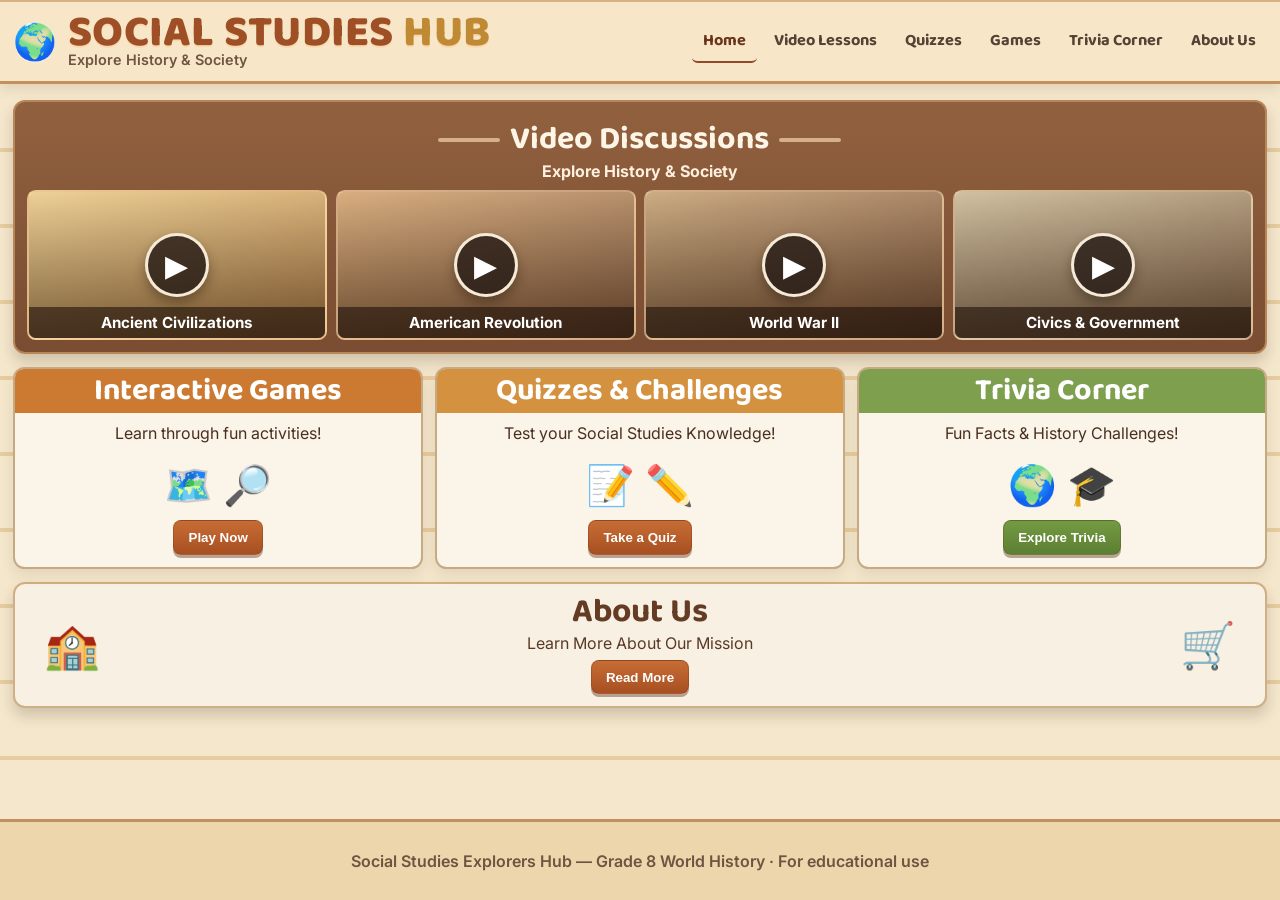
==== commit d9fdbe14: "updatee" ====
--- a/index.html
+++ b/index.html
@@ -191,123 +191,34 @@
     </section>
 
     <section id="about" class="panel">
-      <h2>Social Studies Educational Website Proposal</h2>
-      <p class="hero-line">Social Studies Explorers Hub: An Interactive Learning Platform for Grade 8 World History</p>
+      <h2>About Us</h2>
+      <p class="hero-line">"Explore the Past, Engage the Present, Learn for the Future"</p>
 
       <div class="card proposal-card">
-        <h3>I. Rationale</h3>
-        <p>
-          In today’s digital era, social media platforms such as YouTube and TikTok play a significant role in
-          students’ learning experiences. Based on the findings of the study “The Effects of Using Social Media in
-          Learning Achievements of Grade 8 Learners in Social Studies,” social media enhances academic performance,
-          engagement, and motivation.
-        </p>
-        <h4>Definition of Terms</h4>
+        <p>
+          Hi! We are third-year students from Batangas State University ARASOF Nasugbu Campus, majoring in Social
+          Studies. We created this website as part of our research about how social media can help improve students'
+          learning in Social Studies.
+        </p>
+        <p>
+          Based on our study, we discovered that platforms like videos and online content can make learning more fun,
+          engaging, and easier to understand. That is why we built the Social Studies Explorers Hub - a space where
+          you can:
+        </p>
         <ul class="clean-list">
-          <li><strong>Social Media:</strong> Digital platforms that allow users to create, share, and interact with content.</li>
-          <li><strong>Learning Achievement:</strong> The measurable academic performance of students.</li>
-          <li><strong>Engagement:</strong> The level of participation and involvement in learning activities.</li>
-          <li><strong>Motivation:</strong> The internal drive that encourages students to learn and participate.</li>
-          <li><strong>Interactive Learning:</strong> A method of teaching that actively involves students through activities and participation.</li>
+          <li>Watch video lessons</li>
+          <li>Play interactive games</li>
+          <li>Answer quizzes</li>
+          <li>Explore fun history trivia</li>
         </ul>
-      </div>
-
-      <div class="card proposal-card">
-        <h3>II. Objectives</h3>
-        <ul class="clean-list">
-          <li>Improve learning achievement in World History.</li>
-          <li>Provide engaging video lessons.</li>
-          <li>Encourage participation through interactive games and quizzes.</li>
-          <li>Reinforce learning through feedback-based activities.</li>
-          <li>Promote interest using trivia and fun facts.</li>
-        </ul>
-      </div>
-
-      <div class="card proposal-card">
-        <h3>III. Website Features</h3>
-        <h4>1) Homepage</h4>
-        <ul class="clean-list">
-          <li>Introduction and welcome video.</li>
-          <li>Easy navigation.</li>
-        </ul>
-        <h4>2) Video Lessons Page</h4>
-        <p>Embedded YouTube and TikTok videos organized by topics:</p>
-        <ul class="clean-list">
-          <li>Imperialism and Colonialism</li>
-          <li>World War I</li>
-          <li>World War II</li>
-          <li>Cold War</li>
-        </ul>
-        <h4>3) Interactive Games and Quizzes</h4>
-        <ul class="clean-list">
-          <li><strong>Interactive Games:</strong> Digital activities designed to enhance learning through play.</li>
-          <li><strong>Quizzes:</strong> Assessment tools used to measure understanding.</li>
-        </ul>
-        <p>Types include:</p>
-        <ul class="clean-list">
-          <li>Multiple Choice Quiz</li>
-          <li>True or False</li>
-          <li>Matching Type</li>
-          <li>Timeline Game</li>
-          <li>Map Identification Game</li>
-        </ul>
-        <p>Core features include instant feedback, score display, and explanations of answers.</p>
-        <h4>4) Trivia Corner</h4>
-        <ul class="clean-list">
-          <li><strong>Trivia:</strong> Interesting facts used to increase curiosity and engagement.</li>
-          <li>Includes “Did You Know?” facts.</li>
-        </ul>
-        <h4>5) About Us Page</h4>
-        <ul class="clean-list">
-          <li>Research background</li>
-          <li>Purpose</li>
-          <li>Researchers’ profile</li>
-        </ul>
-      </div>
-
-      <div class="card proposal-card">
-        <h3>IV. Website Structure</h3>
-        <ul class="clean-list">
-          <li>Home</li>
-          <li>Video Lessons</li>
-          <li>Games and Quizzes</li>
-          <li>Trivia Corner</li>
-          <li>About Us</li>
-        </ul>
-      </div>
-
-      <div class="card proposal-card">
-        <h3>V. Innovation</h3>
-        <ul class="clean-list">
-          <li>Combines social media and education.</li>
-          <li>Uses gamification.</li>
-          <li>Promotes active learning.</li>
-        </ul>
-        <p><strong>Gamification:</strong> The application of game elements in non-game contexts to improve engagement.</p>
-      </div>
-
-      <div class="card proposal-card">
-        <h3>VI. Expected Outcomes</h3>
-        <ul class="clean-list">
-          <li><strong>Improved Academic Performance:</strong> Students will demonstrate measurable gains in World History mastery, targeting a 20-25% increase in quiz scores and content retention through interactive video lessons, gamified assessments, and instant feedback.</li>
-          <li><strong>Increased Student Motivation:</strong> The platform aims to boost intrinsic motivation by 30% (measured via pre/post surveys) through familiar social media formats, badges, leaderboards, and weekly trivia challenges.</li>
-          <li><strong>Enhanced Engagement Levels:</strong> Interactive features target 80%+ lesson completion rates and higher time-on-task through timeline games, map identification, and collaborative quiz challenges.</li>
-          <li><strong>Strengthened Critical Thinking:</strong> Learners will develop evidence-based reasoning through primary source analysis, branching quizzes, and discussion prompts connecting history to modern Philippine contexts.</li>
-        </ul>
-      </div>
-
-      <div class="card proposal-card">
-        <h3>VII. Conclusion</h3>
-        <p>
-          The Social Studies Explorers Hub presents a transformative approach to Grade 8 World History learning by
-          integrating popular social media formats with interactive educational design. Through gamified quizzes,
-          timeline challenges, map activities, and AI-enhanced trivia, the platform improves achievement, engagement,
-          and motivation while supporting DepEd digital learning priorities for 2026.
-        </p>
-        <p>
-          With mobile-first accessibility, multilingual support (English and Tagalog), offline download capability, and
-          teacher dashboards for monitoring progress, the platform provides a scalable and sustainable model for
-          technology-driven Social Studies education in diverse Philippine school settings.
+        <p>
+          We hope this platform helps you enjoy learning World History while improving your knowledge at the same
+          time. As future educators, our goal is to transform traditional learning into a more interactive, engaging,
+          and technology-driven experience.
+        </p>
+        <p>
+          Through the Social Studies Explorers Hub, we aim to help students enjoy learning World History while
+          enhancing their academic performance.
         </p>
       </div>
     </section>
--- a/styles.css
+++ b/styles.css
@@ -32,7 +32,7 @@
 }
 
 .wrap {
-  width: min(1100px, 92vw);
+  width: min(1500px, 98vw);
   margin: 0 auto;
 }
 
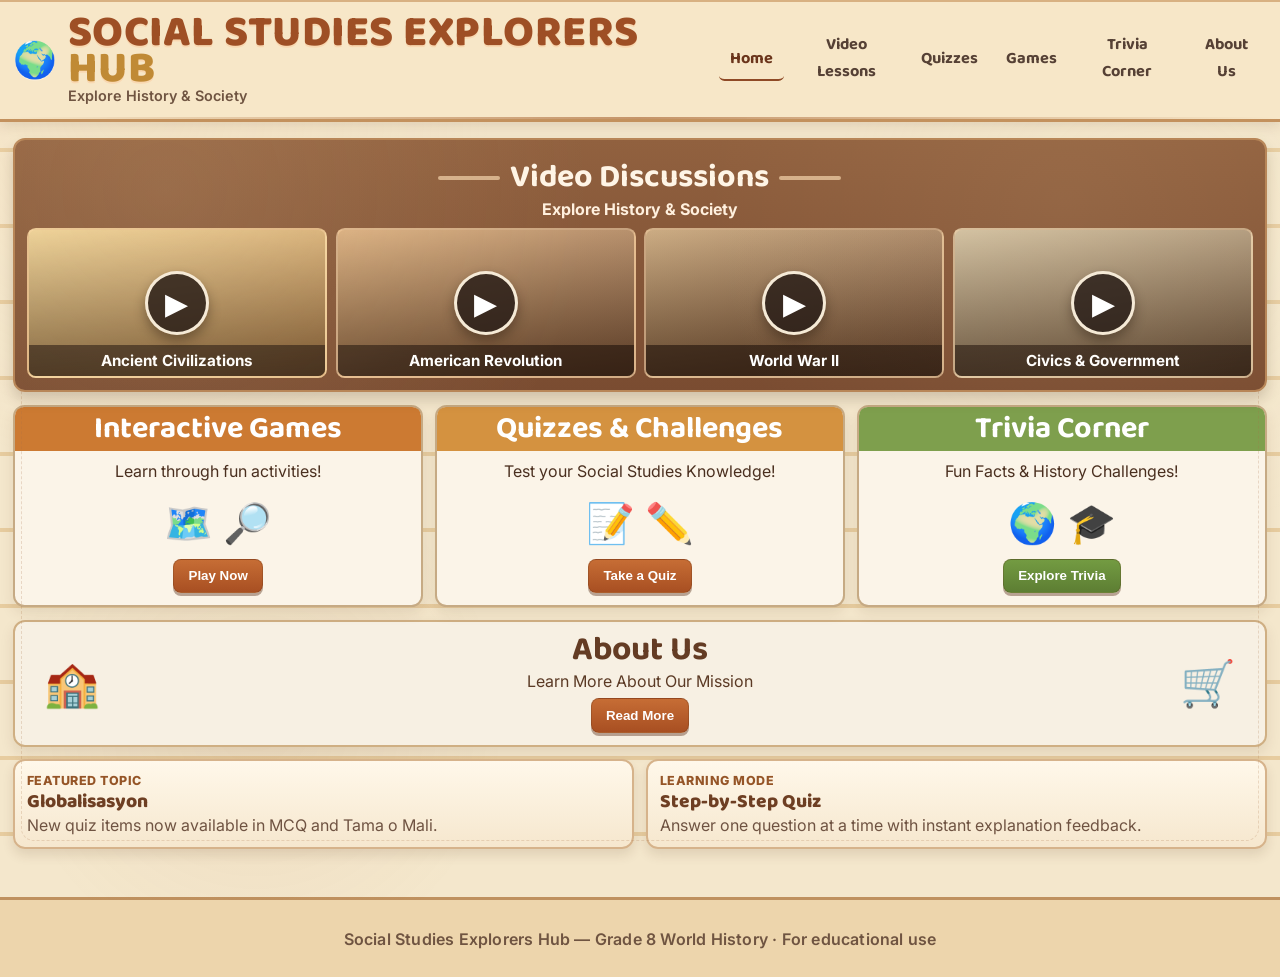
==== commit 62852395: "update" ====
--- a/index.html
+++ b/index.html
@@ -15,7 +15,7 @@
       <div class="brand">
         <div class="brand-icon">🌍</div>
         <div>
-          <h1>SOCIAL STUDIES <span>HUB</span></h1>
+          <h1>SOCIAL STUDIES EXPLORERS <span>HUB</span></h1>
           <p>Explore History &amp; Society</p>
         </div>
       </div>
@@ -86,6 +86,19 @@
         </div>
         <div class="about-icon">🛒</div>
       </section>
+
+      <section class="home-highlights">
+        <article class="highlight-card">
+          <p class="kicker">Featured Topic</p>
+          <h4>Globalisasyon</h4>
+          <p>New quiz items now available in MCQ and Tama o Mali.</p>
+        </article>
+        <article class="highlight-card">
+          <p class="kicker">Learning Mode</p>
+          <h4>Step-by-Step Quiz</h4>
+          <p>Answer one question at a time with instant explanation feedback.</p>
+        </article>
+      </section>
     </section>
 
     <section id="videos" class="panel">
@@ -177,24 +190,31 @@
       </div>
     </section>
 
-    <section id="trivia" class="panel">
-      <h2>Trivia Corner</h2>
-      <p class="subtext">Did you know? Swipe through facts or randomize one.</p>
-      <div class="card trivia-card">
-        <p id="triviaText"></p>
-        <div class="trivia-actions">
-          <button id="prevTrivia" class="mini-btn">Previous</button>
-          <button id="nextTrivia" class="mini-btn">Next</button>
-          <button id="randomTrivia" class="mini-btn">Random</button>
-        </div>
-      </div>
-    </section>
-
-    <section id="about" class="panel">
-      <h2>About Us</h2>
-      <p class="hero-line">"Explore the Past, Engage the Present, Learn for the Future"</p>
-
-      <div class="card proposal-card">
+    <section id="trivia" class="panel trivia-panel">
+      <article class="trivia-hero card">
+        <p class="trivia-icon">📚</p>
+        <h2>Trivia Corner</h2>
+        <p class="subtext">
+          <strong>Trivia</strong> means interesting facts that make you curious.
+        </p>
+      </article>
+
+      <h3 class="trivia-section-title">Did you know?</h3>
+      <div id="triviaList" class="trivia-list"></div>
+    </section>
+
+    <section id="about" class="panel about-panel">
+      <article class="about-card about-hero">
+        <p class="about-icon-badge">📘</p>
+        <h2>About Us</h2>
+        <p class="about-lead">
+          This page summarizes the <strong>research background</strong>, <strong>purpose</strong>, and
+          <strong>researcher profiles</strong> for the Social Studies Explorers Hub.
+        </p>
+      </article>
+
+      <article class="about-card">
+        <h3>Researcher's Background</h3>
         <p>
           Hi! We are third-year students from Batangas State University ARASOF Nasugbu Campus, majoring in Social
           Studies. We created this website as part of our research about how social media can help improve students'
@@ -202,25 +222,35 @@
         </p>
         <p>
           Based on our study, we discovered that platforms like videos and online content can make learning more fun,
-          engaging, and easier to understand. That is why we built the Social Studies Explorers Hub - a space where
-          you can:
-        </p>
+          engaging, and easier to understand.
+        </p>
+      </article>
+
+      <article class="about-card">
+        <h3>Purpose</h3>
+        <p>The Social Studies Explorers Hub was built as a space where learners can:</p>
         <ul class="clean-list">
           <li>Watch video lessons</li>
           <li>Play interactive games</li>
           <li>Answer quizzes</li>
           <li>Explore fun history trivia</li>
         </ul>
+      </article>
+
+      <article class="about-card">
+        <h3>Our Mission</h3>
+        <p class="hero-line">"Explore the Past, Engage the Present, Learn for the Future"</p>
+        <div class="about-badges">
+          <span>Future Educators</span>
+          <span>Interactive Learning</span>
+          <span>Technology-Driven</span>
+        </div>
         <p>
-          We hope this platform helps you enjoy learning World History while improving your knowledge at the same
-          time. As future educators, our goal is to transform traditional learning into a more interactive, engaging,
-          and technology-driven experience.
-        </p>
-        <p>
-          Through the Social Studies Explorers Hub, we aim to help students enjoy learning World History while
-          enhancing their academic performance.
-        </p>
-      </div>
+          We hope this platform helps learners enjoy World History while improving their knowledge. As future
+          educators, our goal is to transform traditional learning into a more interactive, engaging, and
+          technology-driven experience that supports better academic performance.
+        </p>
+      </article>
     </section>
   </main>
 
--- a/styles.css
+++ b/styles.css
@@ -9,6 +9,7 @@
   --brand-2: #7f9b4f;
   --card: #fff7e8;
   --line: #ccaa80;
+  --glow: rgba(183, 110, 54, 0.18);
 }
 
 * {
@@ -29,6 +30,19 @@
       #e7cc9f 72px 76px
     ),
     linear-gradient(180deg, var(--bg) 0%, var(--bg-2) 100%);
+  background-attachment: fixed;
+  position: relative;
+}
+
+body::before {
+  content: "";
+  position: fixed;
+  inset: 0;
+  pointer-events: none;
+  background:
+    radial-gradient(circle at 10% 12%, rgba(255, 223, 181, 0.18), transparent 26%),
+    radial-gradient(circle at 90% 24%, rgba(255, 241, 210, 0.14), transparent 24%),
+    radial-gradient(circle at 20% 80%, rgba(175, 110, 59, 0.08), transparent 20%);
 }
 
 .wrap {
@@ -45,6 +59,13 @@
   border-bottom: 3px solid #c3915d;
   backdrop-filter: blur(4px);
   box-shadow: 0 4px 12px rgba(82, 44, 20, 0.12);
+}
+
+.site-header::after {
+  content: "";
+  display: block;
+  height: 2px;
+  background: linear-gradient(90deg, transparent, rgba(164, 94, 42, 0.6), transparent);
 }
 
 .nav-bar {
@@ -145,10 +166,21 @@
   padding: 1rem;
   box-shadow: 0 10px 24px rgba(62, 42, 21, 0.14);
   margin-bottom: 1rem;
+  position: relative;
+}
+
+.panel::before {
+  content: "";
+  position: absolute;
+  inset: 8px;
+  border: 1px dashed rgba(169, 113, 71, 0.22);
+  border-radius: 0.8rem;
+  pointer-events: none;
 }
 
 .panel.visible {
   display: block;
+  animation: panelFadeIn 0.35s ease;
 }
 
 h2, h3 {
@@ -241,8 +273,9 @@
 
 .mini-btn:hover,
 .cta:hover {
-  filter: brightness(1.05);
+  filter: brightness(1.08) saturate(1.05);
   transform: translateY(-1px);
+  box-shadow: 0 0 0 4px var(--glow), 0 3px 0 rgba(79, 36, 14, 0.35);
 }
 
 .mini-btn:active,
@@ -266,11 +299,21 @@
   padding: 0.8rem;
   box-shadow: 0 4px 10px rgba(68, 38, 18, 0.1);
   transition: transform 0.2s ease, box-shadow 0.2s ease;
+  position: relative;
+  overflow: hidden;
 }
 
 .card:hover {
   transform: translateY(-3px);
   box-shadow: 0 8px 14px rgba(68, 38, 18, 0.15);
+}
+
+.card::after {
+  content: "";
+  position: absolute;
+  inset: 0;
+  background: linear-gradient(180deg, rgba(255, 255, 255, 0.16), transparent 45%);
+  pointer-events: none;
 }
 
 .accent-1 { border-top: 6px solid #855029; }
@@ -362,6 +405,7 @@
 
 .quiz-start-btn {
   min-width: 220px;
+  letter-spacing: 0.4px;
 }
 
 .quiz-locked {
@@ -404,6 +448,13 @@
   border-radius: 0.65rem;
   padding: 0.7rem 0.8rem;
   background: #fffdf7;
+  transition: border-color 0.2s ease, box-shadow 0.2s ease, background 0.2s ease;
+}
+
+.quiz-item label:hover {
+  border-color: #cc9f71;
+  box-shadow: 0 0 0 3px rgba(183, 110, 54, 0.12);
+  background: #fff9ef;
 }
 
 .quiz-item input[type="text"] {
@@ -494,6 +545,20 @@
   box-shadow: 0 4px 12px rgba(74, 43, 21, 0.08);
   padding: 1.15rem;
   margin-bottom: 0.85rem;
+  position: relative;
+  overflow: hidden;
+}
+
+.feature-hero-card::before {
+  content: "";
+  position: absolute;
+  top: -60px;
+  right: -60px;
+  width: 180px;
+  height: 180px;
+  border-radius: 50%;
+  background: radial-gradient(circle, rgba(187, 121, 66, 0.18), rgba(187, 121, 66, 0));
+  pointer-events: none;
 }
 
 .feature-hero-card h2 {
@@ -595,6 +660,79 @@
   flex-wrap: wrap;
 }
 
+.trivia-panel {
+  background: linear-gradient(180deg, rgba(248, 235, 211, 0.94), rgba(238, 213, 171, 0.94));
+  border: 2px solid #caa576;
+}
+
+.trivia-hero {
+  background: #fffaf2;
+  border: 2px solid #d8bc95;
+  border-radius: 1rem;
+  padding: 1.15rem;
+  box-shadow: 0 6px 14px rgba(74, 43, 21, 0.1);
+}
+
+.trivia-hero h2 {
+  text-align: left;
+  color: #5f3720;
+  margin: 0.2rem 0 0.35rem;
+}
+
+.trivia-hero h2::before,
+.trivia-hero h2::after {
+  display: none;
+}
+
+.trivia-hero .subtext {
+  margin: 0;
+  color: #634939;
+  line-height: 1.65;
+}
+
+.trivia-icon {
+  width: 50px;
+  height: 50px;
+  margin: 0 0 0.55rem;
+  border-radius: 0.85rem;
+  display: grid;
+  place-items: center;
+  font-size: 1.5rem;
+  color: #fff;
+  background: linear-gradient(180deg, #c57a41, #a95c2b);
+  box-shadow: 0 4px 9px rgba(79, 41, 18, 0.2);
+}
+
+.trivia-section-title {
+  margin: 0.95rem 0 0.55rem;
+  color: #5b3620;
+  font-size: 2rem;
+}
+
+.trivia-list {
+  display: grid;
+  gap: 0.7rem;
+}
+
+.trivia-item {
+  background: #fffaf1;
+  border: 2px solid #d8bc95;
+  border-radius: 0.9rem;
+  box-shadow: 0 5px 12px rgba(72, 40, 18, 0.1);
+}
+
+.trivia-item h4 {
+  margin: 0 0 0.35rem;
+  color: #9b5b2c;
+  font: 800 1.25rem/1 "Baloo 2", cursive;
+}
+
+.trivia-item p {
+  margin: 0;
+  color: #4e3b2f;
+  line-height: 1.6;
+}
+
 .clean-list {
   margin: 0.4rem 0;
   padding-left: 1.2rem;
@@ -622,6 +760,22 @@
   padding: 0.8rem 0;
   text-align: center;
   font-weight: 600;
+  letter-spacing: 0.2px;
+}
+
+::-webkit-scrollbar {
+  width: 10px;
+  height: 10px;
+}
+
+::-webkit-scrollbar-track {
+  background: #f1e0c3;
+}
+
+::-webkit-scrollbar-thumb {
+  background: linear-gradient(180deg, #c1824c, #9a5d33);
+  border-radius: 999px;
+  border: 2px solid #f1e0c3;
 }
 
 @media (max-width: 860px) {
@@ -691,6 +845,19 @@
   text-align: center;
   color: #fff0de;
   font-weight: 700;
+}
+
+.home-banner {
+  position: relative;
+}
+
+.home-banner::after {
+  content: "";
+  position: absolute;
+  inset: 0;
+  background: radial-gradient(circle at 12% 20%, rgba(255, 225, 177, 0.12), transparent 38%),
+    radial-gradient(circle at 84% 25%, rgba(255, 225, 177, 0.08), transparent 34%);
+  pointer-events: none;
 }
 
 .feature-videos {
@@ -708,6 +875,12 @@
   display: flex;
   align-items: center;
   justify-content: center;
+  transition: transform 0.2s ease, box-shadow 0.2s ease;
+}
+
+.video-tile:hover {
+  transform: translateY(-2px) scale(1.01);
+  box-shadow: 0 10px 18px rgba(48, 29, 16, 0.22);
 }
 
 .video-tile::before {
@@ -750,6 +923,7 @@
   place-items: center;
   cursor: pointer;
   box-shadow: 0 6px 12px rgba(35, 20, 11, 0.38);
+  animation: pulseDot 2.6s ease-in-out infinite;
 }
 
 .home-features {
@@ -785,6 +959,7 @@
 .emoji-art {
   font-size: 2.45rem;
   margin: 0.55rem 0 0.7rem;
+  animation: floatEmoji 3.2s ease-in-out infinite;
 }
 
 .mini-panel.orange h3 { background: #cc7a32; }
@@ -802,6 +977,7 @@
   align-items: center;
   gap: 0.6rem;
   text-align: center;
+  box-shadow: 0 6px 14px rgba(68, 39, 18, 0.1);
 }
 
 .about-strip h3 {
@@ -834,6 +1010,151 @@
   filter: brightness(1.06);
 }
 
+.home-highlights {
+  margin-top: 0.8rem;
+  display: grid;
+  grid-template-columns: repeat(2, minmax(0, 1fr));
+  gap: 0.7rem;
+}
+
+.highlight-card {
+  background: linear-gradient(180deg, #fff8ea, #f6e7ce);
+  border: 2px solid #d6b38b;
+  border-radius: 0.75rem;
+  padding: 0.75rem;
+  box-shadow: 0 6px 12px rgba(75, 42, 18, 0.12);
+}
+
+.highlight-card .kicker {
+  margin: 0;
+  color: #955527;
+  font-size: 0.78rem;
+  font-weight: 800;
+  text-transform: uppercase;
+  letter-spacing: 0.5px;
+}
+
+.highlight-card h4 {
+  margin: 0.2rem 0 0.25rem;
+  font: 800 1.2rem/1 "Baloo 2", cursive;
+  color: #6e3f23;
+}
+
+.highlight-card p {
+  margin: 0;
+  color: #6f5342;
+}
+
+.about-badges {
+  display: flex;
+  flex-wrap: wrap;
+  gap: 0.45rem;
+  margin-bottom: 0.55rem;
+}
+
+.about-badges span {
+  display: inline-block;
+  padding: 0.35rem 0.7rem;
+  border-radius: 999px;
+  border: 1px solid #d2b089;
+  background: #fff3de;
+  font-size: 0.92rem;
+  font-weight: 700;
+  color: #6b4127;
+}
+
+.about-panel {
+  background: linear-gradient(180deg, rgba(246, 231, 203, 0.94), rgba(235, 208, 167, 0.94));
+  border: 2px solid #c59a6a;
+}
+
+.about-card {
+  background: #fff9ee;
+  border: 2px solid #d8b48b;
+  border-radius: 1rem;
+  padding: 1.1rem;
+  box-shadow: 0 6px 14px rgba(74, 43, 21, 0.1);
+  margin-bottom: 0.9rem;
+}
+
+.about-card:last-child {
+  margin-bottom: 0.2rem;
+}
+
+.about-hero {
+  position: relative;
+  background:
+    radial-gradient(circle at 92% 16%, rgba(200, 142, 82, 0.14), transparent 30%),
+    #fffdf6;
+}
+
+.about-icon-badge {
+  margin: 0;
+  width: 52px;
+  height: 52px;
+  border-radius: 0.85rem;
+  display: grid;
+  place-items: center;
+  font-size: 1.6rem;
+  background: linear-gradient(180deg, #d99356, #bc6e36);
+  color: #fff;
+  box-shadow: 0 4px 10px rgba(80, 44, 20, 0.22);
+}
+
+.about-hero h2 {
+  margin-top: 0.55rem;
+  margin-bottom: 0.45rem;
+  color: #5d3822;
+  text-align: left;
+}
+
+.about-hero h2::before,
+.about-hero h2::after {
+  display: none;
+}
+
+.about-lead {
+  margin: 0;
+  color: #5f4638;
+  line-height: 1.6;
+  font-size: 1.28rem;
+}
+
+.about-panel h3 {
+  margin-top: 0;
+  font-size: 2rem;
+  color: #2b5c54;
+}
+
+.about-panel p,
+.about-panel .clean-list li {
+  font-size: 1.2rem;
+  line-height: 1.7;
+  color: #4e3b2f;
+}
+
+.about-panel .hero-line {
+  text-align: left;
+  margin-top: 0.2rem;
+  margin-bottom: 0.5rem;
+}
+
+
+@keyframes pulseDot {
+  0%, 100% { transform: scale(1); box-shadow: 0 6px 12px rgba(35, 20, 11, 0.38); }
+  50% { transform: scale(1.06); box-shadow: 0 0 0 8px rgba(255, 230, 194, 0.12), 0 6px 12px rgba(35, 20, 11, 0.38); }
+}
+
+@keyframes floatEmoji {
+  0%, 100% { transform: translateY(0); }
+  50% { transform: translateY(-4px); }
+}
+
+@keyframes panelFadeIn {
+  from { opacity: 0; transform: translateY(6px); }
+  to { opacity: 1; transform: translateY(0); }
+}
+
 @media (max-width: 920px) {
   .feature-videos {
     grid-template-columns: repeat(2, minmax(0, 1fr));
@@ -846,6 +1167,11 @@
   .about-strip {
     grid-template-columns: 1fr;
   }
+
+  .home-highlights {
+    grid-template-columns: 1fr;
+  }
+
 }
 
 @media (max-width: 620px) {
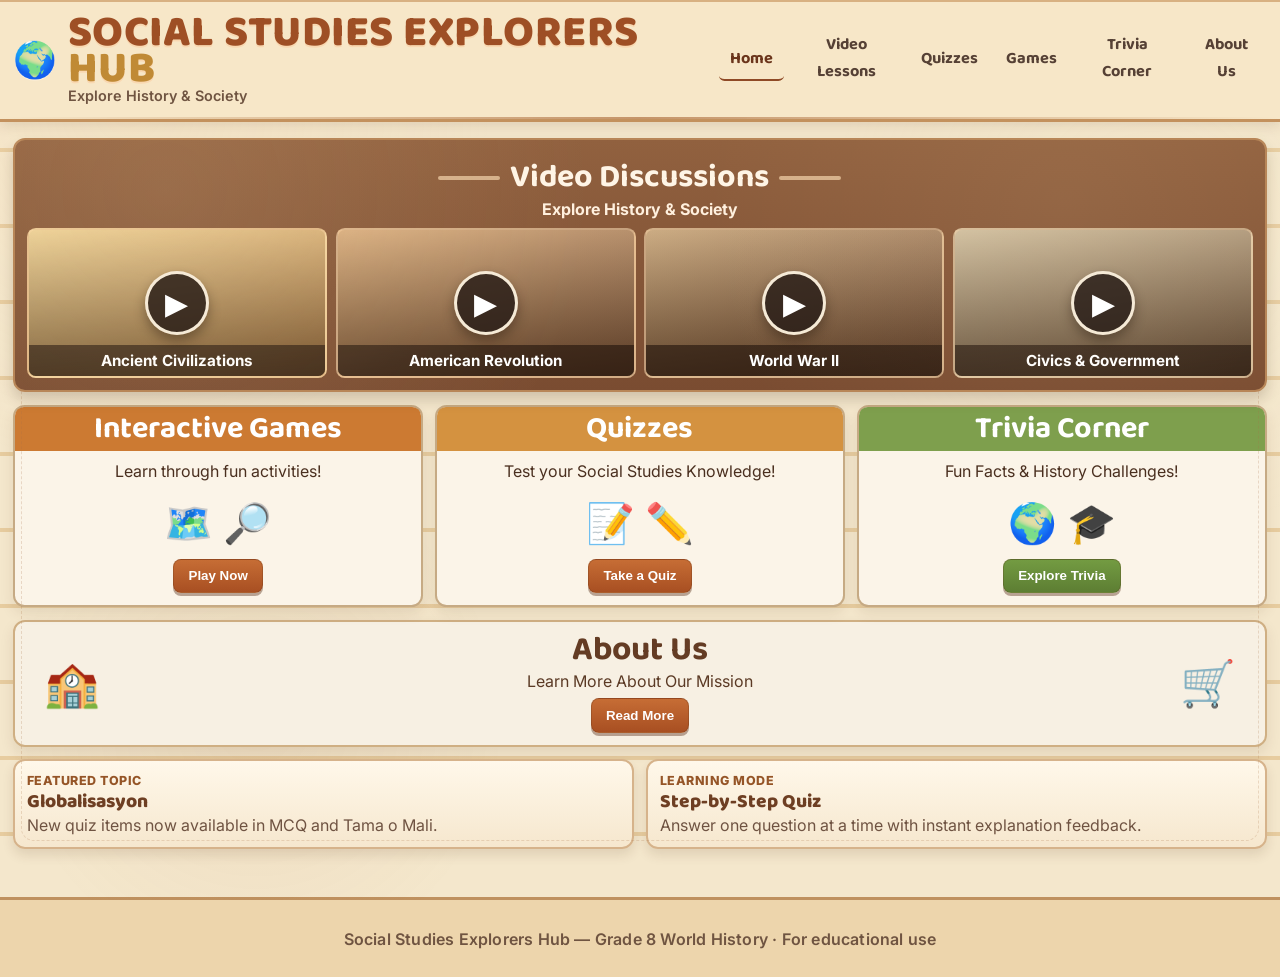
==== commit 39c185f3: "updateee" ====
--- a/index.html
+++ b/index.html
@@ -32,226 +32,243 @@
   </header>
 
   <main class="wrap">
-    <section id="home" class="panel visible home-panel">
-      <section class="home-banner card-shell">
-        <h2>Video Discussions</h2>
-        <p class="sub">Explore History &amp; Society</p>
-        <div class="feature-videos">
-          <article class="video-tile v1">
-            <button class="play-dot" data-go="videos" aria-label="Open Ancient Civilizations video">▶</button>
-            <p>Ancient Civilizations</p>
-          </article>
-          <article class="video-tile v2">
-            <button class="play-dot" data-go="videos" aria-label="Open American Revolution video">▶</button>
-            <p>American Revolution</p>
-          </article>
-          <article class="video-tile v3">
-            <button class="play-dot" data-go="videos" aria-label="Open World War II video">▶</button>
-            <p>World War II</p>
-          </article>
-          <article class="video-tile v4">
-            <button class="play-dot" data-go="videos" aria-label="Open Civics and Government video">▶</button>
-            <p>Civics &amp; Government</p>
-          </article>
-        </div>
-      </section>
-
-      <section class="home-features">
-        <article class="mini-panel orange">
-          <h3>Interactive Games</h3>
-          <p>Learn through fun activities!</p>
-          <div class="emoji-art">🗺️ 🔎</div>
-          <button class="mini-btn" data-go="games">Play Now</button>
-        </article>
-        <article class="mini-panel amber">
-          <h3>Quizzes &amp; Challenges</h3>
-          <p>Test your Social Studies Knowledge!</p>
-          <div class="emoji-art">📝 ✏️</div>
-          <button class="mini-btn" data-go="quizzes">Take a Quiz</button>
-        </article>
-        <article class="mini-panel green">
-          <h3>Trivia Corner</h3>
-          <p>Fun Facts &amp; History Challenges!</p>
-          <div class="emoji-art">🌍 🎓</div>
-          <button class="mini-btn" data-go="trivia">Explore Trivia</button>
-        </article>
-      </section>
-
-      <section class="about-strip card-shell">
-        <div class="about-icon">🏫</div>
-        <div>
-          <h3>About Us</h3>
-          <p>Learn More About Our Mission</p>
-          <button class="mini-btn" data-go="about">Read More</button>
-        </div>
-        <div class="about-icon">🛒</div>
-      </section>
-
-      <section class="home-highlights">
-        <article class="highlight-card">
-          <p class="kicker">Featured Topic</p>
-          <h4>Globalisasyon</h4>
-          <p>New quiz items now available in MCQ and Tama o Mali.</p>
-        </article>
-        <article class="highlight-card">
-          <p class="kicker">Learning Mode</p>
-          <h4>Step-by-Step Quiz</h4>
-          <p>Answer one question at a time with instant explanation feedback.</p>
-        </article>
-      </section>
-    </section>
-
-    <section id="videos" class="panel">
-      <h2>Video Lessons</h2>
-      <p class="subtext">Select a topic to explore short learning videos and key focus areas.</p>
-      <div id="videoCards" class="grid-4"></div>
-    </section>
-
-    <section id="quizzes" class="panel quizzes-panel">
-      <div class="feature-hero-card">
-        <p class="section-chip">Quizzes</p>
-        <h2>Quizzes</h2>
-        <p class="subtext">Answer topic-based quizzes with instant feedback and clear explanations.</p>
-      </div>
-
-      <div class="quiz-page-switch" id="quizPageSwitch">
-        <button class="tab active" type="button" data-quiz-page="mcqPage">Quiz 1 - Multiple Choice</button>
-        <button class="tab" type="button" data-quiz-page="idPage">Quiz 2 - Identification</button>
-        <button class="tab" type="button" data-quiz-page="tfPage">Quiz 3 - Tama o Mali</button>
-      </div>
-
-      <div id="mcqPage" class="quiz-page active quiz-shell card">
-        <h3>Multiple Choice Quiz</h3>
-        <div class="quiz-tabs" id="mcqTopicTabs"></div>
-        <div id="mcqStartWrap" class="quiz-start-wrap">
-          <button id="startMcq" class="cta quiz-start-btn" type="button">TAKE THE QUIZ NOW</button>
-        </div>
-        <form id="mcqForm" class="quiz-form"></form>
-        <div class="quiz-actions">
-          <button id="submitMcq" class="cta">Submit Answers</button>
-          <button id="resetMcq" class="cta alt" type="button">Reset</button>
-        </div>
-        <div id="mcqResult" class="result-box"></div>
-      </div>
-
-      <div id="idPage" class="quiz-page quiz-shell card">
-        <h3>Identification Quiz</h3>
-        <div class="quiz-tabs" id="idTopicTabs"></div>
-        <div id="idStartWrap" class="quiz-start-wrap">
-          <button id="startId" class="cta quiz-start-btn" type="button">TAKE THE QUIZ NOW</button>
-        </div>
-        <form id="idForm" class="quiz-form"></form>
-        <div class="quiz-actions">
-          <button id="submitId" class="cta">Submit Answers</button>
-          <button id="resetId" class="cta alt" type="button">Reset</button>
-        </div>
-        <div id="idResult" class="result-box"></div>
-      </div>
-
-      <div id="tfPage" class="quiz-page quiz-shell card">
-        <h3>Tama o Mali Quiz</h3>
-        <div class="quiz-tabs" id="tfTopicTabs"></div>
-        <div id="tfStartWrap" class="quiz-start-wrap">
-          <button id="startTf" class="cta quiz-start-btn" type="button">TAKE THE QUIZ NOW</button>
-        </div>
-        <form id="tfForm" class="quiz-form"></form>
-        <div class="quiz-actions">
-          <button id="submitTf" class="cta">Submit Answers</button>
-          <button id="resetTf" class="cta alt" type="button">Reset</button>
-        </div>
-        <div id="tfResult" class="result-box"></div>
-      </div>
-    </section>
-
-    <section id="games" class="panel games-panel">
-      <div class="feature-hero-card">
-        <p class="section-chip">Interactive Games</p>
-        <h2>Interactive Games</h2>
-        <p class="subtext">Practice key topics with short game-based activities. Play, learn, and review concepts in a fun format.</p>
-      </div>
-      <div class="games-grid">
-        <article class="card">
-          <h3>History Unmasked</h3>
-          <p>Guess the historical personality from the clue.</p>
-          <div id="unmaskedGame"></div>
-        </article>
-
-        <article class="card">
-          <h3>Flag-tastic Guessing Game</h3>
-          <p>Pick the correct country name for each clue.</p>
-          <div id="flagGame"></div>
-        </article>
-
-        <article class="card full">
-          <h3>Decode the Past: 4 Pics Challenge</h3>
-          <p>Reveal each concept and read the explanation.</p>
-          <div id="decodeGame" class="decode-grid"></div>
-        </article>
-      </div>
-    </section>
-
-    <section id="trivia" class="panel trivia-panel">
-      <article class="trivia-hero card">
-        <p class="trivia-icon">📚</p>
-        <h2>Trivia Corner</h2>
-        <p class="subtext">
-          <strong>Trivia</strong> means interesting facts that make you curious.
-        </p>
-      </article>
-
-      <h3 class="trivia-section-title">Did you know?</h3>
-      <div id="triviaList" class="trivia-list"></div>
-    </section>
-
-    <section id="about" class="panel about-panel">
-      <article class="about-card about-hero">
-        <p class="about-icon-badge">📘</p>
-        <h2>About Us</h2>
-        <p class="about-lead">
-          This page summarizes the <strong>research background</strong>, <strong>purpose</strong>, and
-          <strong>researcher profiles</strong> for the Social Studies Explorers Hub.
-        </p>
-      </article>
-
-      <article class="about-card">
-        <h3>Researcher's Background</h3>
-        <p>
-          Hi! We are third-year students from Batangas State University ARASOF Nasugbu Campus, majoring in Social
-          Studies. We created this website as part of our research about how social media can help improve students'
-          learning in Social Studies.
-        </p>
-        <p>
-          Based on our study, we discovered that platforms like videos and online content can make learning more fun,
-          engaging, and easier to understand.
-        </p>
-      </article>
-
-      <article class="about-card">
-        <h3>Purpose</h3>
-        <p>The Social Studies Explorers Hub was built as a space where learners can:</p>
-        <ul class="clean-list">
-          <li>Watch video lessons</li>
-          <li>Play interactive games</li>
-          <li>Answer quizzes</li>
-          <li>Explore fun history trivia</li>
-        </ul>
-      </article>
-
-      <article class="about-card">
-        <h3>Our Mission</h3>
-        <p class="hero-line">"Explore the Past, Engage the Present, Learn for the Future"</p>
-        <div class="about-badges">
-          <span>Future Educators</span>
-          <span>Interactive Learning</span>
-          <span>Technology-Driven</span>
-        </div>
-        <p>
-          We hope this platform helps learners enjoy World History while improving their knowledge. As future
-          educators, our goal is to transform traditional learning into a more interactive, engaging, and
-          technology-driven experience that supports better academic performance.
-        </p>
-      </article>
-    </section>
+    <div id="app">
+      <section id="home" class="panel visible home-panel">
+        <section class="home-banner card-shell">
+          <h2>Video Discussions</h2>
+          <p class="sub">Explore History &amp; Society</p>
+          <div class="feature-videos">
+            <article class="video-tile v1">
+              <button class="play-dot" data-go="videos" aria-label="Open Ancient Civilizations video">▶</button>
+              <p>Ancient Civilizations</p>
+            </article>
+            <article class="video-tile v2">
+              <button class="play-dot" data-go="videos" aria-label="Open American Revolution video">▶</button>
+              <p>American Revolution</p>
+            </article>
+            <article class="video-tile v3">
+              <button class="play-dot" data-go="videos" aria-label="Open World War II video">▶</button>
+              <p>World War II</p>
+            </article>
+            <article class="video-tile v4">
+              <button class="play-dot" data-go="videos" aria-label="Open Civics and Government video">▶</button>
+              <p>Civics &amp; Government</p>
+            </article>
+          </div>
+        </section>
+
+        <section class="home-features">
+          <article class="mini-panel orange">
+            <h3>Interactive Games</h3>
+            <p>Learn through fun activities!</p>
+            <div class="emoji-art">🗺️ 🔎</div>
+            <button class="mini-btn" data-go="games">Play Now</button>
+          </article>
+          <article class="mini-panel amber">
+            <h3>Quizzes</h3>
+            <p>Test your Social Studies Knowledge!</p>
+            <div class="emoji-art">📝 ✏️</div>
+            <button class="mini-btn" data-go="quizzes">Take a Quiz</button>
+          </article>
+          <article class="mini-panel green">
+            <h3>Trivia Corner</h3>
+            <p>Fun Facts &amp; History Challenges!</p>
+            <div class="emoji-art">🌍 🎓</div>
+            <button class="mini-btn" data-go="trivia">Explore Trivia</button>
+          </article>
+        </section>
+
+        <section class="about-strip card-shell">
+          <div class="about-icon">🏫</div>
+          <div>
+            <h3>About Us</h3>
+            <p>Learn More About Our Mission</p>
+            <button class="mini-btn" data-go="about">Read More</button>
+          </div>
+          <div class="about-icon">🛒</div>
+        </section>
+
+        <section class="home-highlights">
+          <article class="highlight-card">
+            <p class="kicker">Featured Topic</p>
+            <h4>Globalisasyon</h4>
+            <p>New quiz items now available in MCQ and Tama o Mali.</p>
+          </article>
+          <article class="highlight-card">
+            <p class="kicker">Learning Mode</p>
+            <h4>Step-by-Step Quiz</h4>
+            <p>Answer one question at a time with instant explanation feedback.</p>
+          </article>
+        </section>
+      </section>
+
+      <section id="videos" class="panel">
+        <h2>Video Lessons</h2>
+        <p class="subtext">Select a topic to explore short learning videos and key focus areas.</p>
+        <div id="videoCards" class="grid-4"></div>
+      </section>
+
+      <section id="quizzes" class="panel quizzes-panel">
+        <div class="feature-hero-card">
+          <p class="section-chip">Quizzes</p>
+          <h2>Quizzes</h2>
+          <p class="subtext">Answer topic-based quizzes with instant feedback and clear explanations.</p>
+        </div>
+
+        <div id="quizTopicGrid" class="quiz-topic-grid"></div>
+
+        <div id="quizModuleArea" class="quiz-module-area quiz-module-hidden">
+          <div class="quiz-module-header">
+            <button id="quizBackToTopics" class="mini-btn" type="button">← Back to Topics</button>
+            <div class="quiz-module-title">
+              <div class="quiz-module-label">Module</div>
+              <h2 id="quizModuleTitle">Topic</h2>
+            </div>
+            <div class="quiz-module-meta" aria-hidden="true">
+              <span class="quiz-module-pill">Grade 8</span>
+            </div>
+          </div>
+
+          <div class="quiz-page-switch" id="quizPageSwitch">
+            <button class="tab active" type="button" data-quiz-page="mcqPage">Multiple Choice</button>
+            <button class="tab" type="button" data-quiz-page="idPage">Identification</button>
+            <button class="tab" type="button" data-quiz-page="tfPage">Tama o Mali</button>
+          </div>
+
+          <div id="mcqPage" class="quiz-page active quiz-shell card">
+            <h3>Multiple Choice</h3>
+            <div class="quiz-tabs" id="mcqTopicTabs"></div>
+            <div id="mcqStartWrap" class="quiz-start-wrap">
+              <button id="startMcq" class="cta quiz-start-btn" type="button">TAKE THE QUIZ NOW</button>
+            </div>
+            <form id="mcqForm" class="quiz-form"></form>
+            <div class="quiz-actions">
+              <button id="resetMcq" class="cta alt" type="button">Reset</button>
+              <button id="submitMcq" class="cta">Submit Answer</button>
+            </div>
+            <div id="mcqResult" class="result-box"></div>
+          </div>
+
+          <div id="idPage" class="quiz-page quiz-shell card">
+            <h3>Identification</h3>
+            <div class="quiz-tabs" id="idTopicTabs"></div>
+            <div id="idStartWrap" class="quiz-start-wrap">
+              <button id="startId" class="cta quiz-start-btn" type="button">TAKE THE QUIZ NOW</button>
+            </div>
+            <form id="idForm" class="quiz-form"></form>
+            <div class="quiz-actions">
+              <button id="resetId" class="cta alt" type="button">Reset</button>
+              <button id="submitId" class="cta">Submit Answer</button>
+            </div>
+            <div id="idResult" class="result-box"></div>
+          </div>
+
+          <div id="tfPage" class="quiz-page quiz-shell card">
+            <h3>Tama o Mali</h3>
+            <div class="quiz-tabs" id="tfTopicTabs"></div>
+            <div id="tfStartWrap" class="quiz-start-wrap">
+              <button id="startTf" class="cta quiz-start-btn" type="button">TAKE THE QUIZ NOW</button>
+            </div>
+            <form id="tfForm" class="quiz-form"></form>
+            <div class="quiz-actions">
+              <button id="resetTf" class="cta alt" type="button">Reset</button>
+              <button id="submitTf" class="cta">Submit Answer</button>
+            </div>
+            <div id="tfResult" class="result-box"></div>
+          </div>
+        </div>
+      </section>
+
+      <section id="games" class="panel games-panel">
+        <div class="feature-hero-card">
+          <p class="section-chip">Interactive Games</p>
+          <h2>Interactive Games</h2>
+          <p class="subtext">Practice key topics with short game-based activities. Play, learn, and review concepts in a fun format.</p>
+        </div>
+        <div class="games-grid">
+          <article class="card">
+            <h3>History Unmasked</h3>
+            <p>Guess the historical personality from the clue.</p>
+            <div id="unmaskedGame"></div>
+          </article>
+
+          <article class="card">
+            <h3>Flag-tastic Guessing Game</h3>
+            <p>Pick the correct country name for each clue.</p>
+            <div id="flagGame"></div>
+          </article>
+
+          <article class="card full">
+            <h3>Decode the Past: 4 Pics Challenge</h3>
+            <p>Reveal each concept and read the explanation.</p>
+            <div id="decodeGame" class="decode-grid"></div>
+          </article>
+        </div>
+      </section>
+
+      <section id="trivia" class="panel trivia-panel">
+        <article class="trivia-hero card">
+          <p class="trivia-icon">📚</p>
+          <h2>Trivia Corner</h2>
+          <p class="subtext">
+            <strong>Trivia</strong> means interesting facts that make you curious.
+          </p>
+        </article>
+
+        <h3 class="trivia-section-title">Did you know?</h3>
+        <div id="triviaList" class="trivia-list"></div>
+      </section>
+
+      <section id="about" class="panel about-panel">
+        <article class="about-card about-hero">
+          <p class="about-icon-badge">📘</p>
+          <h2>About Us</h2>
+          <p class="about-lead">
+            This page summarizes the <strong>research background</strong>, <strong>purpose</strong>, and
+            <strong>researcher profiles</strong> for the Social Studies Explorers Hub.
+          </p>
+        </article>
+
+        <article class="about-card">
+          <h3>Researcher's Background</h3>
+          <p>
+            Hi! We are third-year students from Batangas State University ARASOF Nasugbu Campus, majoring in Social
+            Studies. We created this website as part of our research about how social media can help improve students'
+            learning in Social Studies.
+          </p>
+          <p>
+            Based on our study, we discovered that platforms like videos and online content can make learning more fun,
+            engaging, and easier to understand.
+          </p>
+        </article>
+
+        <article class="about-card">
+          <h3>Purpose</h3>
+          <p>The Social Studies Explorers Hub was built as a space where learners can:</p>
+          <ul class="clean-list">
+            <li>Watch video lessons</li>
+            <li>Play interactive games</li>
+            <li>Answer quizzes</li>
+            <li>Explore fun history trivia</li>
+          </ul>
+        </article>
+
+        <article class="about-card">
+          <h3>Our Mission</h3>
+          <p class="hero-line">"Explore the Past, Engage the Present, Learn for the Future"</p>
+          <div class="about-badges">
+            <span>Future Educators</span>
+            <span>Interactive Learning</span>
+            <span>Technology-Driven</span>
+          </div>
+          <p>
+            We hope this platform helps learners enjoy World History while improving their knowledge. As future
+            educators, our goal is to transform traditional learning into a more interactive, engaging, and
+            technology-driven experience that supports better academic performance.
+          </p>
+        </article>
+      </section>
+    </div>
   </main>
 
   <footer class="site-footer">
--- a/styles.css
+++ b/styles.css
@@ -377,6 +377,12 @@
   margin: 0.8rem 0 0.95rem;
 }
 
+#mcqTopicTabs,
+#idTopicTabs,
+#tfTopicTabs {
+  display: none;
+}
+
 .quiz-type-tabs {
   display: flex;
   gap: 0.5rem;
@@ -389,6 +395,11 @@
   gap: 0.5rem;
   flex-wrap: wrap;
   margin-bottom: 0.9rem;
+  justify-content: center;
+  background: rgba(255, 250, 242, 0.85);
+  border: 1px solid rgba(216, 180, 139, 0.65);
+  border-radius: 1rem;
+  padding: 0.6rem;
 }
 
 .quiz-page {
@@ -406,6 +417,160 @@
 .quiz-start-btn {
   min-width: 220px;
   letter-spacing: 0.4px;
+}
+
+.quiz-module-hidden {
+  display: none;
+}
+
+.quiz-hidden {
+  display: none;
+}
+
+.quiz-module-header {
+  display: flex;
+  align-items: center;
+  justify-content: space-between;
+  gap: 0.75rem;
+  margin-bottom: 0.8rem;
+  background: rgba(255, 250, 242, 0.95);
+  border: 2px solid #d8b48b;
+  border-radius: 1rem;
+  padding: 0.75rem 0.9rem;
+  box-shadow: 0 10px 20px rgba(74, 43, 21, 0.08);
+}
+
+.quiz-module-area {
+  padding: 1rem;
+  background: rgba(255, 250, 242, 0.92);
+  border: 2px solid #d8b48b;
+  border-radius: 1.15rem;
+  box-shadow: 0 18px 34px rgba(74, 43, 21, 0.12);
+}
+
+.quiz-module-title {
+  flex: 1;
+  text-align: center;
+}
+
+.quiz-module-label {
+  font-weight: 800;
+  color: #6a3f24;
+  font-size: 0.9rem;
+  margin-bottom: 0.15rem;
+}
+
+.quiz-module-title h2 {
+  margin: 0;
+  font-size: 1.8rem;
+}
+
+.quiz-module-label {
+  opacity: 0.9;
+}
+
+.quiz-module-pill {
+  display: inline-block;
+  padding: 0.3rem 0.65rem;
+  border-radius: 999px;
+  border: 1px solid #d8b48b;
+  background: linear-gradient(180deg, #d99356, #bc6e36);
+  color: #fff;
+  font-weight: 950;
+  font-size: 0.85rem;
+}
+
+.quiz-question-card {
+  border: 2px solid #dbe3ea;
+  background: rgba(255, 255, 255, 0.75);
+  border-radius: 1rem;
+  padding: 1rem;
+}
+
+.quiz-topic-grid {
+  display: grid;
+  grid-template-columns: repeat(auto-fit, minmax(240px, 1fr));
+  gap: 0.85rem;
+  margin-top: 0.9rem;
+}
+
+.quiz-topic-card {
+  width: 100%;
+  border: 2px solid #d8b48b;
+  background: #fffaf2;
+  border-radius: 1rem;
+  padding: 0.95rem 0.95rem;
+  box-shadow: 0 6px 12px rgba(74, 43, 21, 0.08);
+  cursor: pointer;
+  text-align: left;
+  font-family: "Baloo 2", cursive;
+  font-weight: 800;
+  color: #5b3a25;
+  height: 190px;
+  display: flex;
+  flex-direction: column;
+  gap: 0.55rem;
+  transition: transform 0.2s ease, box-shadow 0.2s ease;
+}
+
+.quiz-topic-card:hover {
+  box-shadow: 0 10px 18px rgba(74, 43, 21, 0.16);
+  transform: translateY(-2px);
+}
+
+.quiz-topic-card-top {
+  display: flex;
+  align-items: center;
+  justify-content: space-between;
+}
+
+.quiz-topic-index {
+  width: 44px;
+  height: 44px;
+  border-radius: 999px;
+  display: grid;
+  place-items: center;
+  background: linear-gradient(180deg, #e2b078, #b56c37);
+  color: #fff;
+  font-weight: 950;
+  font-size: 1.05rem;
+  box-shadow: 0 8px 18px rgba(86, 39, 14, 0.16);
+  border: 2px solid rgba(255, 255, 255, 0.35);
+}
+
+.quiz-topic-status {
+  padding: 0.25rem 0.5rem;
+  border-radius: 999px;
+  font-size: 0.82rem;
+  font-weight: 950;
+  letter-spacing: 0.4px;
+  color: #7a3f1f;
+  border: 1px solid rgba(202, 143, 76, 0.7);
+  background: rgba(255, 245, 227, 0.7);
+}
+
+.quiz-topic-card-title {
+  font-size: 1.25rem;
+  line-height: 1.15;
+  color: #5b3a25;
+}
+
+.quiz-topic-card-sub {
+  color: #7a5a47;
+  font-size: 0.95rem;
+}
+
+.quiz-topic-card-cta {
+  margin-top: auto;
+  align-self: stretch;
+  padding: 0.7rem 0.85rem;
+  border-radius: 0.9rem;
+  background: linear-gradient(180deg, #c66d35, #a84f22);
+  color: #fff;
+  font-weight: 950;
+  text-align: center;
+  box-shadow: 0 10px 20px rgba(74, 43, 21, 0.15);
+  border: 2px solid rgba(255, 255, 255, 0.2);
 }
 
 .quiz-locked {
@@ -432,18 +597,22 @@
 }
 
 .quiz-item {
-  border-bottom: 1px dashed #d8bea0;
-  padding: 0.8rem 0;
+  border: 1px solid #e0caa6;
+  border-radius: 0.9rem;
+  padding: 0.9rem 0.95rem;
+  background: #fffdf7;
+  margin-top: 0.9rem;
 }
 
 .quiz-item legend {
   font-weight: 700;
-  margin-bottom: 0.35rem;
+  margin-bottom: 0.6rem;
+  padding-left: 0.2rem;
 }
 
 .quiz-item label {
   display: block;
-  margin: 0.45rem 0;
+  margin: 0.55rem 0 0;
   border: 1px solid #dbc7ae;
   border-radius: 0.65rem;
   padding: 0.7rem 0.8rem;
@@ -455,6 +624,11 @@
   border-color: #cc9f71;
   box-shadow: 0 0 0 3px rgba(183, 110, 54, 0.12);
   background: #fff9ef;
+}
+
+.quiz-item input[type="radio"],
+.quiz-item input[type="text"] {
+  accent-color: #b35a27;
 }
 
 .quiz-item input[type="text"] {
@@ -538,6 +712,13 @@
   border: 2px solid #caa576;
 }
 
+.quizzes-panel {
+  background:
+    radial-gradient(circle at 10% 10%, rgba(179, 90, 39, 0.18), transparent 35%),
+    radial-gradient(circle at 90% 20%, rgba(210, 172, 126, 0.35), transparent 45%),
+    linear-gradient(135deg, rgba(255, 250, 242, 0.95) 0%, rgba(238, 209, 173, 0.92) 55%, rgba(255, 250, 242, 0.94) 100%);
+}
+
 .feature-hero-card {
   background: #fffaf2;
   border: 1px solid #d8bd97;
@@ -778,6 +959,80 @@
   border: 2px solid #f1e0c3;
 }
 
+/* Quiz confirmation modal (brown theme) */
+.quiz-modal-overlay {
+  position: fixed;
+  inset: 0;
+  background: rgba(0, 0, 0, 0.55);
+  display: flex;
+  align-items: center;
+  justify-content: center;
+  z-index: 9999;
+}
+
+.quiz-modal {
+  width: min(560px, 92vw);
+  background: #fffaf2;
+  border: 2px solid rgba(216, 180, 139, 0.95);
+  border-radius: 1rem;
+  box-shadow: 0 18px 40px rgba(0, 0, 0, 0.25);
+  padding: 1.1rem 1.1rem 1.0rem;
+}
+
+.quiz-modal-title {
+  display: flex;
+  align-items: center;
+  gap: 0.65rem;
+  font-family: "Baloo 2", cursive;
+  font-weight: 900;
+  color: #6a3f24;
+  font-size: 1.6rem;
+  margin: 0;
+}
+
+.quiz-modal-body {
+  margin-top: 0.5rem;
+  color: #4e3b2f;
+  line-height: 1.6;
+  font-size: 1rem;
+}
+
+.quiz-modal-actions {
+  display: flex;
+  justify-content: center;
+  gap: 1rem;
+  margin-top: 1.1rem;
+  flex-wrap: wrap;
+}
+
+.quiz-modal-btn {
+  border: none;
+  border-radius: 999px;
+  padding: 0.75rem 1.2rem;
+  font-weight: 950;
+  cursor: pointer;
+  font-size: 1rem;
+  min-width: 160px;
+}
+
+.quiz-modal-btn-primary {
+  background: linear-gradient(180deg, #c66d35, #a84f22);
+  color: #fff;
+  box-shadow: 0 10px 18px rgba(74, 43, 21, 0.25);
+  border: 2px solid rgba(255, 255, 255, 0.18);
+}
+
+.quiz-modal-btn-cancel {
+  background: #f3e0c3;
+  color: #6b4127;
+  border: 2px solid rgba(210, 176, 137, 0.9);
+  box-shadow: 0 10px 18px rgba(74, 43, 21, 0.12);
+}
+
+.quiz-modal-btn:active {
+  transform: translateY(1px);
+}
+
 @media (max-width: 860px) {
   .nav-bar {
     flex-direction: column;
